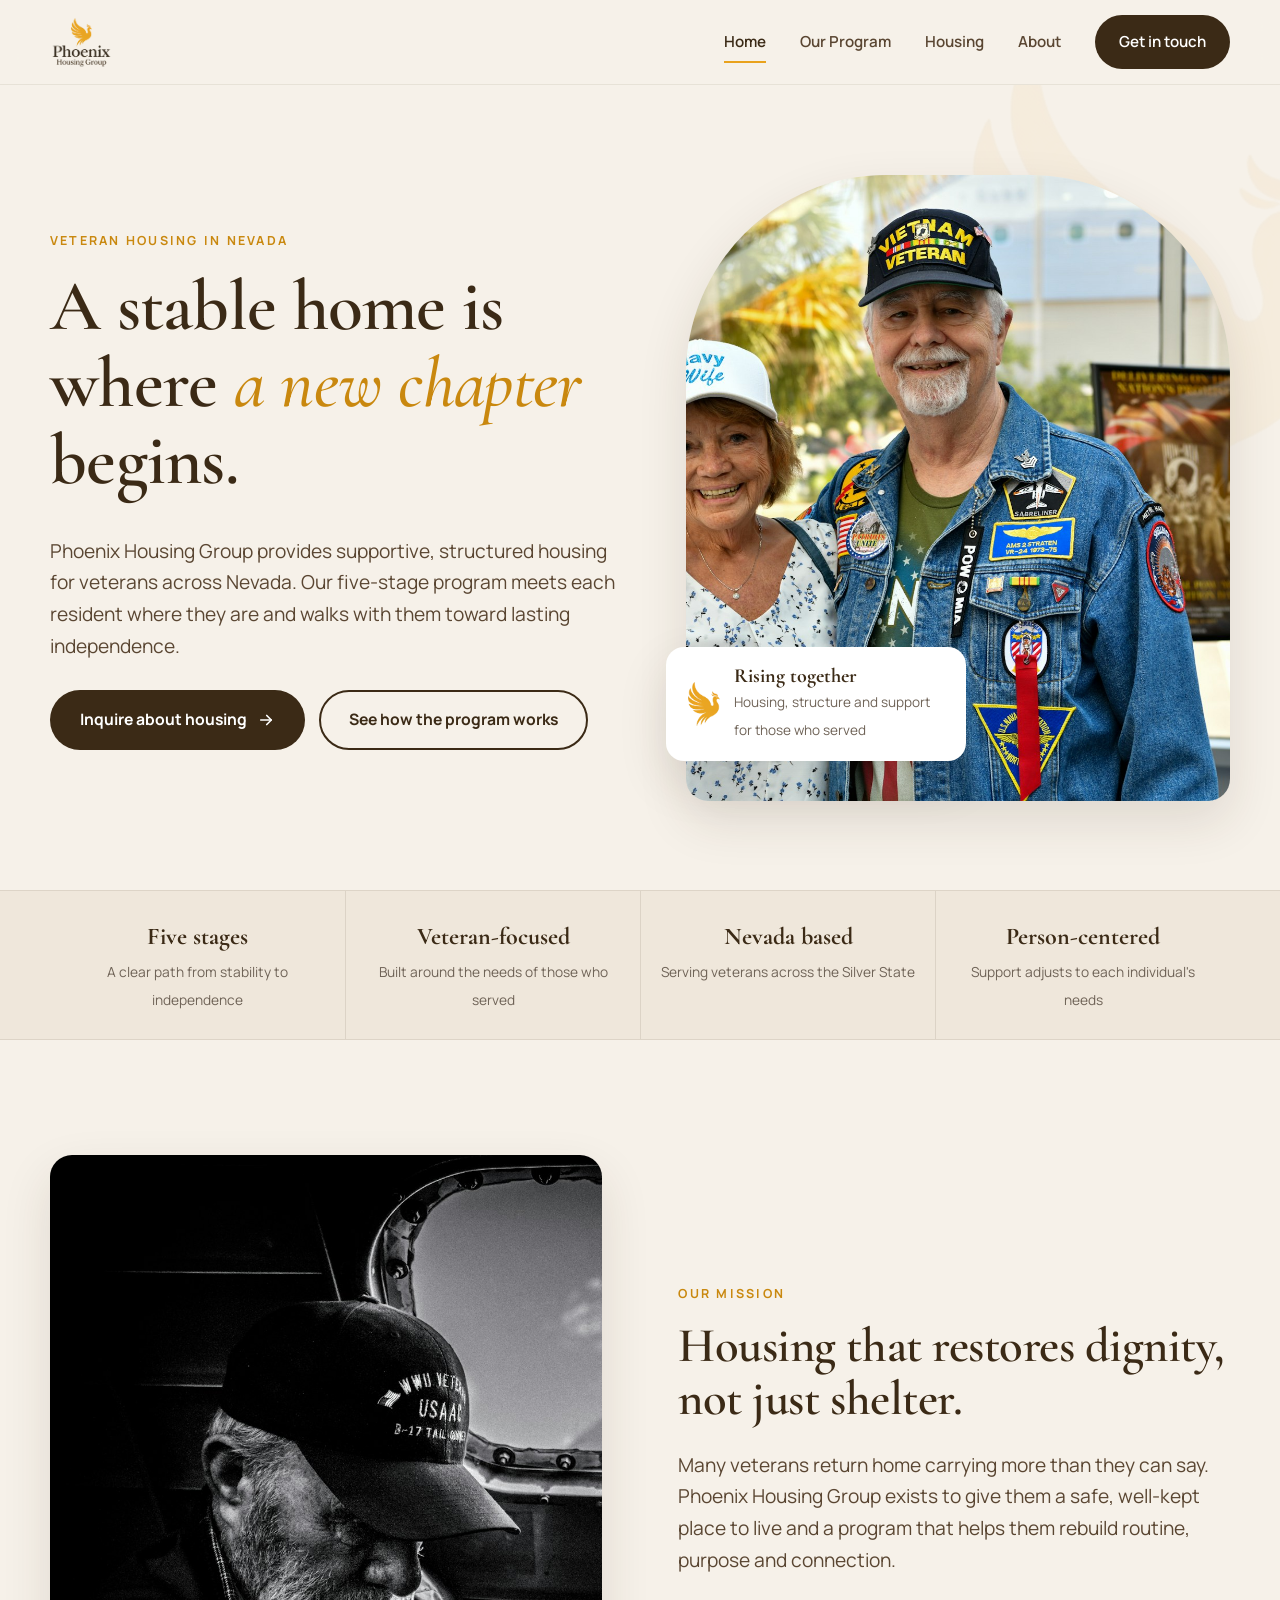
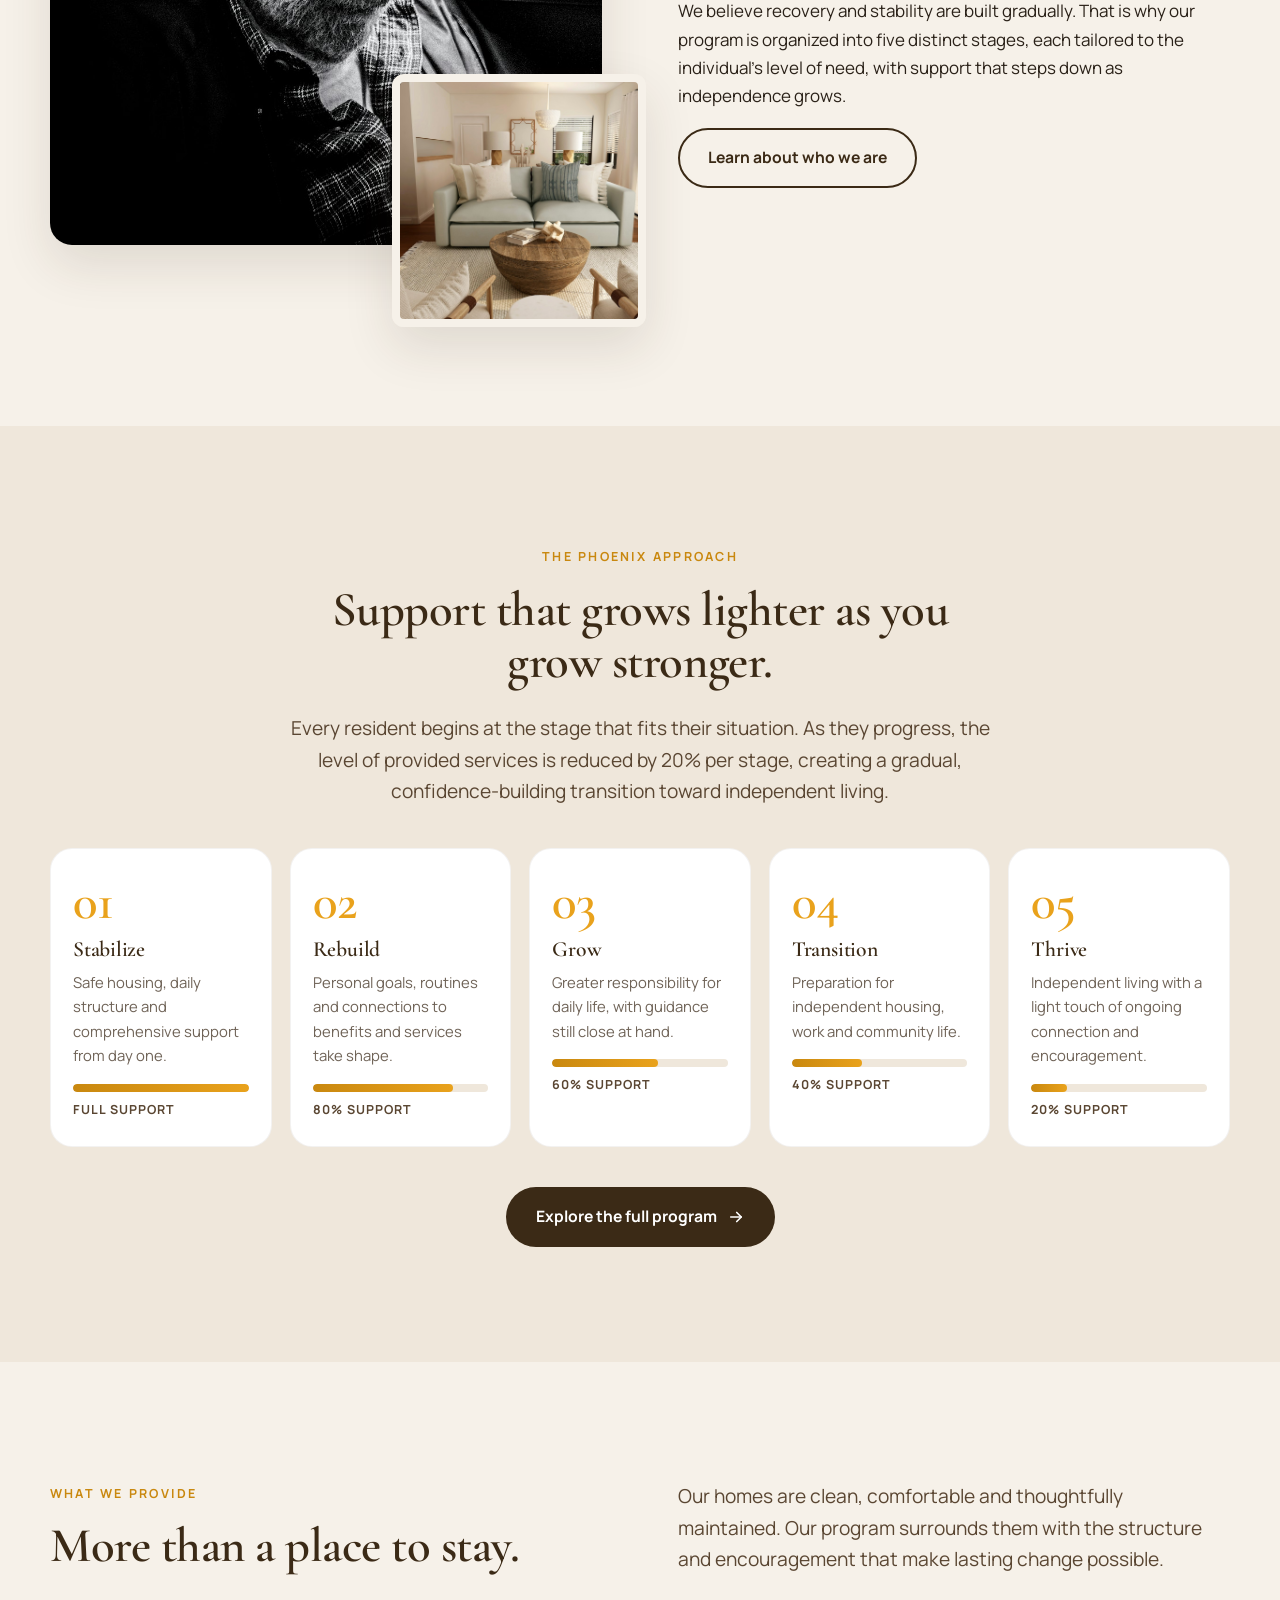
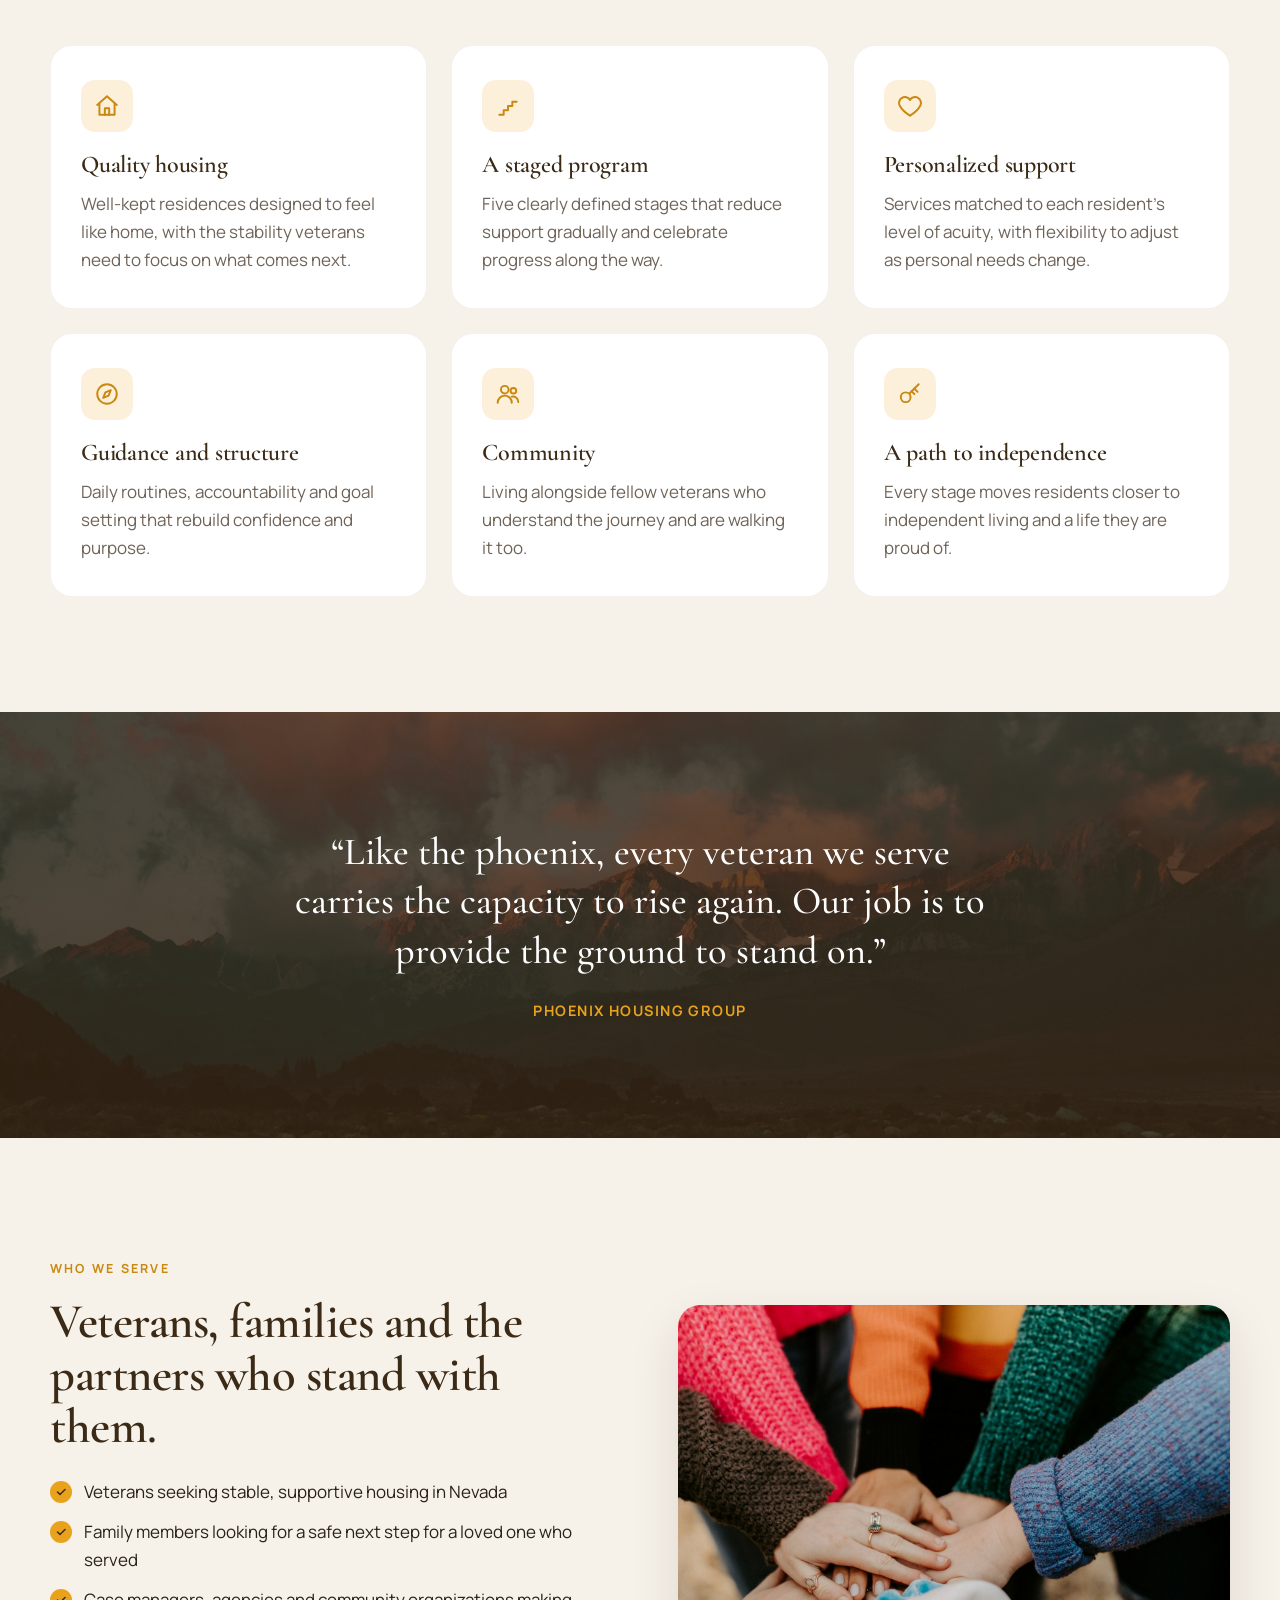
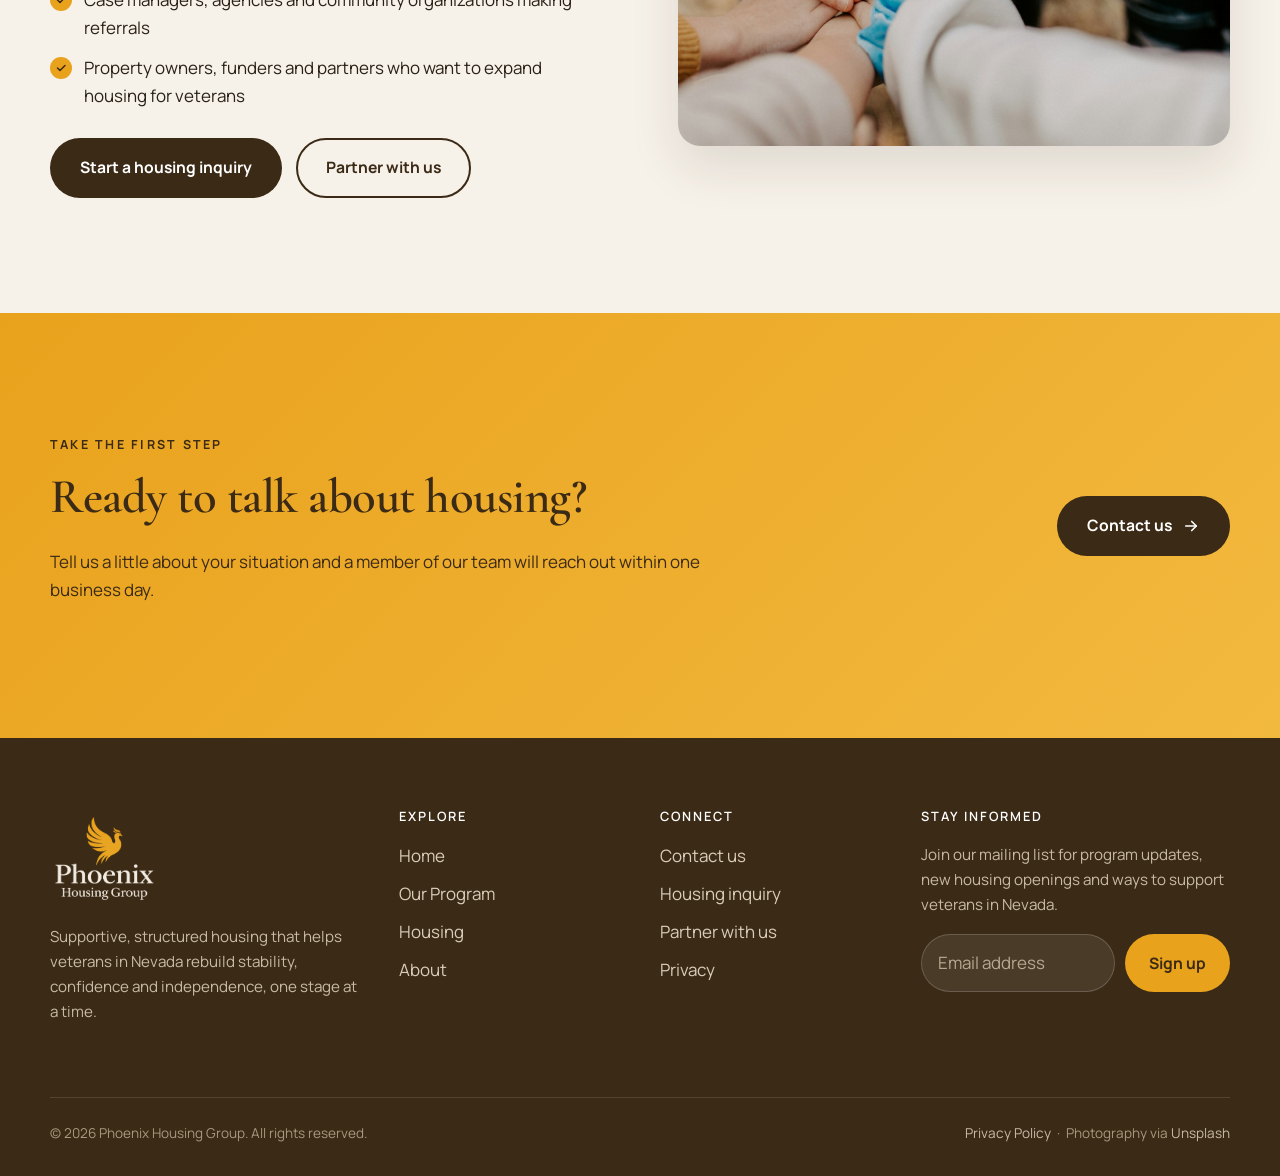
==== index.html @ 4b7506f6 "Add files via upload" ====
<!DOCTYPE html>
<html lang="en">
<head>
<meta charset="utf-8">
<meta name="viewport" content="width=device-width, initial-scale=1">
<title>Phoenix Housing Group | Supportive Housing for Veterans in Nevada</title>
<meta name="description" content="Phoenix Housing Group provides supportive, structured housing for veterans across Nevada through a five-stage program that builds toward lasting independence.">
<link rel="canonical" href="https://www.phoenixhousinggroup.com/">
<meta property="og:type" content="website">
<meta property="og:site_name" content="Phoenix Housing Group">
<meta property="og:title" content="Phoenix Housing Group | Supportive Housing for Veterans in Nevada">
<meta property="og:description" content="Phoenix Housing Group provides supportive, structured housing for veterans across Nevada through a five-stage program that builds toward lasting independence.">
<meta property="og:url" content="https://www.phoenixhousinggroup.com/">
<meta property="og:image" content="https://www.phoenixhousinggroup.com/assets/img/hero-veterans.jpg">
<meta name="twitter:card" content="summary_large_image">
<meta name="theme-color" content="#3b2a16">
<link rel="icon" type="image/png" href="/assets/img/favicon.png">
<link rel="apple-touch-icon" href="/assets/img/favicon.png">
<link rel="preconnect" href="https://fonts.googleapis.com">
<link rel="preconnect" href="https://fonts.gstatic.com" crossorigin>
<link href="https://fonts.googleapis.com/css2?family=Cormorant+Garamond:ital,wght@0,500;0,600;0,700;1,500&family=Manrope:wght@400;500;600;700;800&display=swap" rel="stylesheet">
<link rel="stylesheet" href="/assets/css/style.css">
<script type="application/ld+json">
{"@context":"https://schema.org","@type":"Organization","name":"Phoenix Housing Group","url":"https://www.phoenixhousinggroup.com","logo":"https://www.phoenixhousinggroup.com/assets/img/logo.png","description":"Supportive, structured housing for veterans in Nevada.","areaServed":{"@type":"State","name":"Nevada"}}
</script>
</head>
<body>
<header class="site-header">
  <div class="wrap">
    <a class="brand" href="/" aria-label="Phoenix Housing Group home"><img src="/assets/img/logo.png" alt="Phoenix Housing Group"></a>
    <button class="nav-toggle" aria-label="Open menu" aria-expanded="false" aria-controls="nav"><span></span><span></span><span></span></button>
    <nav class="nav" id="nav" aria-label="Primary">
      <a href="/" class="active">Home</a><a href="/program">Our Program</a><a href="/housing">Housing</a><a href="/about">About</a>
      <a class="btn btn-primary" href="/contact">Get in touch</a>
    </nav>
  </div>
</header>
<main>

<section class="hero">
  <img class="hero-mark" src="/assets/img/logo-mark.png" alt="" aria-hidden="true">
  <div class="wrap hero-grid">
    <div class="hero-copy">
      <span class="eyebrow">Veteran housing in Nevada</span>
      <h1>A stable home is where <span>a new chapter</span> begins.</h1>
      <p class="lead">Phoenix Housing Group provides supportive, structured housing for veterans across Nevada. Our five-stage program meets each resident where they are and walks with them toward lasting independence.</p>
      <div class="hero-actions">
        <a class="btn btn-primary" href="/housing#apply">Inquire about housing <svg viewBox="0 0 24 24" fill="none" stroke="currentColor" stroke-width="2.2" stroke-linecap="round" stroke-linejoin="round"><path d="M5 12h14"/><path d="M13 6l6 6-6 6"/></svg></a>
        <a class="btn btn-outline" href="/program">See how the program works</a>
      </div>
    </div>
    <div class="hero-media reveal">
      <img class="photo" src="/assets/img/hero-veterans.jpg" alt="A smiling veteran wearing a Vietnam Veteran cap" width="1200" height="1500">
      <div class="badge">
        <img src="/assets/img/logo-mark.png" alt="">
        <div><strong>Rising together</strong><small>Housing, structure and support for those who served</small></div>
      </div>
    </div>
  </div>
</section>

<section class="trust">
  <div class="wrap">
    <div class="item"><strong>Five stages</strong><span>A clear path from stability to independence</span></div>
    <div class="item"><strong>Veteran-focused</strong><span>Built around the needs of those who served</span></div>
    <div class="item"><strong>Nevada based</strong><span>Serving veterans across the Silver State</span></div>
    <div class="item"><strong>Person-centered</strong><span>Support adjusts to each individual's needs</span></div>
  </div>
</section>

<section class="section">
  <div class="wrap split">
    <div class="photo-stack reveal">
      <img class="photo tall" src="/assets/img/veteran-portrait.jpg" alt="A veteran in a cap looking upward" style="object-position:12% 55%" width="1200" height="1500">
      <img class="photo-2" src="/assets/img/living-room-1.jpg" alt="A bright, welcoming living room" width="800" height="800">
    </div>
    <div class="reveal">
      <span class="eyebrow">Our mission</span>
      <h2>Housing that restores dignity, not just shelter.</h2>
      <p class="lead">Many veterans return home carrying more than they can say. Phoenix Housing Group exists to give them a safe, well-kept place to live and a program that helps them rebuild routine, purpose and connection.</p>
      <p>We believe recovery and stability are built gradually. That is why our program is organized into five distinct stages, each tailored to the individual's level of need, with support that steps down as independence grows.</p>
      <a class="btn btn-outline" href="/about">Learn about who we are</a>
    </div>
  </div>
</section>

<section class="section sand">
  <div class="wrap">
    <div class="center narrow reveal">
      <span class="eyebrow">The Phoenix approach</span>
      <h2>Support that grows lighter as you grow stronger.</h2>
      <p class="lead">Every resident begins at the stage that fits their situation. As they progress, the level of provided services is reduced by 20% per stage, creating a gradual, confidence-building transition toward independent living.</p>
    </div>
    <div class="stages">
      <div class="stage reveal"><div class="num">01</div><h3>Stabilize</h3><p>Safe housing, daily structure and comprehensive support from day one.</p><div class="meter"><i style="width:100%"></i></div><small>Full support</small></div>
      <div class="stage reveal"><div class="num">02</div><h3>Rebuild</h3><p>Personal goals, routines and connections to benefits and services take shape.</p><div class="meter"><i style="width:80%"></i></div><small>80% support</small></div>
      <div class="stage reveal"><div class="num">03</div><h3>Grow</h3><p>Greater responsibility for daily life, with guidance still close at hand.</p><div class="meter"><i style="width:60%"></i></div><small>60% support</small></div>
      <div class="stage reveal"><div class="num">04</div><h3>Transition</h3><p>Preparation for independent housing, work and community life.</p><div class="meter"><i style="width:40%"></i></div><small>40% support</small></div>
      <div class="stage reveal"><div class="num">05</div><h3>Thrive</h3><p>Independent living with a light touch of ongoing connection and encouragement.</p><div class="meter"><i style="width:20%"></i></div><small>20% support</small></div>
    </div>
    <div class="center" style="margin-top:40px"><a class="btn btn-primary" href="/program">Explore the full program <svg viewBox="0 0 24 24" fill="none" stroke="currentColor" stroke-width="2.2" stroke-linecap="round" stroke-linejoin="round"><path d="M5 12h14"/><path d="M13 6l6 6-6 6"/></svg></a></div>
  </div>
</section>

<section class="section">
  <div class="wrap">
    <div class="split" style="align-items:end;margin-bottom:48px">
      <div class="reveal"><span class="eyebrow">What we provide</span><h2>More than a place to stay.</h2></div>
      <p class="lead reveal">Our homes are clean, comfortable and thoughtfully maintained. Our program surrounds them with the structure and encouragement that make lasting change possible.</p>
    </div>
    <div class="cards">
      <div class="card reveal"><div class="icon"><svg viewBox="0 0 24 24" fill="none" stroke-width="1.8" stroke-linecap="round" stroke-linejoin="round"><path d="M3 11l9-8 9 8"/><path d="M5 10v10h14V10"/><path d="M10 20v-6h4v6"/></svg></div><h3>Quality housing</h3><p>Well-kept residences designed to feel like home, with the stability veterans need to focus on what comes next.</p></div>
      <div class="card reveal"><div class="icon"><svg viewBox="0 0 24 24" fill="none" stroke-width="1.8" stroke-linecap="round" stroke-linejoin="round"><path d="M4 20h4v-4h4v-4h4V8h4"/></svg></div><h3>A staged program</h3><p>Five clearly defined stages that reduce support gradually and celebrate progress along the way.</p></div>
      <div class="card reveal"><div class="icon"><svg viewBox="0 0 24 24" fill="none" stroke-width="1.8" stroke-linecap="round" stroke-linejoin="round"><path d="M12 21s-7-4.6-9.3-9A5.2 5.2 0 0 1 12 6.4 5.2 5.2 0 0 1 21.3 12C19 16.4 12 21 12 21z"/></svg></div><h3>Personalized support</h3><p>Services matched to each resident's level of acuity, with flexibility to adjust as personal needs change.</p></div>
      <div class="card reveal"><div class="icon"><svg viewBox="0 0 24 24" fill="none" stroke-width="1.8" stroke-linecap="round" stroke-linejoin="round"><circle cx="12" cy="12" r="9"/><path d="M15.5 8.5l-2 5-5 2 2-5z"/></svg></div><h3>Guidance and structure</h3><p>Daily routines, accountability and goal setting that rebuild confidence and purpose.</p></div>
      <div class="card reveal"><div class="icon"><svg viewBox="0 0 24 24" fill="none" stroke-width="1.8" stroke-linecap="round" stroke-linejoin="round"><circle cx="9" cy="8" r="3.5"/><path d="M2.5 20a6.5 6.5 0 0 1 13 0"/><circle cx="17" cy="9" r="2.6"/><path d="M15.5 14.5a5 5 0 0 1 6 5"/></svg></div><h3>Community</h3><p>Living alongside fellow veterans who understand the journey and are walking it too.</p></div>
      <div class="card reveal"><div class="icon"><svg viewBox="0 0 24 24" fill="none" stroke-width="1.8" stroke-linecap="round" stroke-linejoin="round"><circle cx="8" cy="15" r="4.5"/><path d="M11.5 11.5L20 3"/><path d="M16 7l3 3"/><path d="M13.5 9.5l2.5 2.5"/></svg></div><h3>A path to independence</h3><p>Every stage moves residents closer to independent living and a life they are proud of.</p></div>
    </div>
  </div>
</section>

<section class="section dark quote">
  <img class="bg-photo" src="/assets/img/nevada-mountains.jpg" alt="">
  <div class="wrap narrow center">
    <blockquote>“Like the phoenix, every veteran we serve carries the capacity to rise again. Our job is to provide the ground to stand on.”</blockquote>
    <cite>Phoenix Housing Group</cite>
  </div>
</section>

<section class="section">
  <div class="wrap split reverse">
    <div class="reveal">
      <img class="photo" src="/assets/img/hands-together.jpg" alt="A group of people joining hands in support" width="1200" height="960">
    </div>
    <div class="reveal">
      <span class="eyebrow">Who we serve</span>
      <h2>Veterans, families and the partners who stand with them.</h2>
      <ul class="check-list">
        <li>Veterans seeking stable, supportive housing in Nevada</li>
        <li>Family members looking for a safe next step for a loved one who served</li>
        <li>Case managers, agencies and community organizations making referrals</li>
        <li>Property owners, funders and partners who want to expand housing for veterans</li>
      </ul>
      <div class="hero-actions">
        <a class="btn btn-primary" href="/housing#apply">Start a housing inquiry</a>
        <a class="btn btn-outline" href="/contact#partners">Partner with us</a>
      </div>
    </div>
  </div>
</section>

<section class="section cta-band">
  <div class="wrap">
    <div><span class="eyebrow" style="color:var(--brown)">Take the first step</span><h2>Ready to talk about housing?</h2><p>Tell us a little about your situation and a member of our team will reach out within one business day.</p></div>
    <div class="actions"><a class="btn btn-primary" href="/contact">Contact us <svg viewBox="0 0 24 24" fill="none" stroke="currentColor" stroke-width="2.2" stroke-linecap="round" stroke-linejoin="round"><path d="M5 12h14"/><path d="M13 6l6 6-6 6"/></svg></a></div>
  </div>
</section>
</main>
<footer class="site-footer">
  <div class="wrap">
    <div class="footer-grid">
      <div>
        <img class="logo" src="/assets/img/logo-light.png" alt="Phoenix Housing Group">
        <p>Supportive, structured housing that helps veterans in Nevada rebuild stability, confidence and independence, one stage at a time.</p>
      </div>
      <div>
        <h4>Explore</h4>
        <ul>
          <li><a href="/">Home</a></li>
          <li><a href="/program">Our Program</a></li>
          <li><a href="/housing">Housing</a></li>
          <li><a href="/about">About</a></li>
        </ul>
      </div>
      <div>
        <h4>Connect</h4>
        <ul>
          <li><a href="/contact">Contact us</a></li>
          <li><a href="/housing#apply">Housing inquiry</a></li>
          <li><a href="/contact#partners">Partner with us</a></li>
          <li><a href="/privacy">Privacy</a></li>
        </ul>
      </div>
      <div>
        <h4>Stay informed</h4>
        <p>Join our mailing list for program updates, new housing openings and ways to support veterans in Nevada.</p>
        <form class="newsletter" action="https://formsubmit.co/admin@phoenixhousinggroup.com" method="POST" data-phg-form>
          <input type="hidden" name="_subject" value="Newsletter signup (phoenixhousinggroup.com)">
          <input type="hidden" name="_next" value="https://www.phoenixhousinggroup.com/thank-you">
          <input type="hidden" name="_template" value="table">
          <input type="hidden" name="_captcha" value="false">
          <input type="hidden" name="form_type" value="Newsletter">
          <input type="text" name="_honey" class="honey" tabindex="-1" autocomplete="off">
          <label class="honey" for="nl-email">Email</label>
          <input id="nl-email" type="email" name="email" placeholder="Email address" required>
          <button class="btn btn-gold" type="submit">Sign up</button>
        </form>
      </div>
    </div>
    <div class="footer-bottom">
      <span>&copy; <span data-year>2026</span> Phoenix Housing Group. All rights reserved.</span>
      <span><a href="/privacy">Privacy Policy</a> &nbsp;·&nbsp; Photography via <a href="https://unsplash.com" rel="noopener" target="_blank">Unsplash</a></span>
    </div>
  </div>
</footer>
<script src="/assets/js/main.js"></script>
</body>
</html>
---- assets/css/style.css ----
/* Phoenix Housing Group — site styles */
:root {
  --cream: #f6f1e9;
  --cream-2: #efe7db;
  --sand: #e3d6c2;
  --gold: #e9a21c;
  --gold-deep: #c9880f;
  --brown: #3b2a16;
  --brown-2: #5a4632;
  --ink: #2a2118;
  --muted: #6f6357;
  --white: #ffffff;
  --radius: 22px;
  --radius-sm: 12px;
  --shadow: 0 20px 50px rgba(59, 42, 22, 0.12);
  --font-serif: "Cormorant Garamond", "Georgia", serif;
  --font-sans: "Manrope", "Helvetica Neue", Arial, sans-serif;
  --max: 1180px;
}

* { box-sizing: border-box; }
html { scroll-behavior: smooth; -webkit-text-size-adjust: 100%; }
body {
  margin: 0;
  font-family: var(--font-sans);
  font-size: 17px;
  line-height: 1.65;
  color: var(--ink);
  background: var(--cream);
}
img { max-width: 100%; display: block; }
a { color: inherit; }
h1, h2, h3, h4 {
  font-family: var(--font-serif);
  font-weight: 600;
  line-height: 1.08;
  margin: 0 0 0.5em;
  color: var(--brown);
  letter-spacing: -0.01em;
}
h1 { font-size: clamp(2.6rem, 5.6vw, 4.6rem); }
h2 { font-size: clamp(2rem, 3.8vw, 3.1rem); }
h3 { font-size: clamp(1.4rem, 2.2vw, 1.85rem); }
p { margin: 0 0 1.1em; }
.lead { font-size: 1.2rem; color: var(--brown-2); }
.eyebrow {
  display: inline-block;
  font-size: 0.78rem;
  letter-spacing: 0.18em;
  text-transform: uppercase;
  font-weight: 700;
  color: var(--gold-deep);
  margin-bottom: 1rem;
}
.wrap { width: min(var(--max), calc(100% - 48px)); margin: 0 auto; }
.section { padding: clamp(64px, 9vw, 120px) 0; }
.section.tight { padding: clamp(40px, 6vw, 72px) 0; }
.section.sand { background: var(--cream-2); }
.section.dark { background: var(--brown); color: #efe6d8; }
.section.dark h2, .section.dark h3 { color: var(--white); }
.section.dark .eyebrow { color: var(--gold); }
.section.dark p { color: #e3d8c7; }
.center { text-align: center; }
.narrow { max-width: 720px; margin-left: auto; margin-right: auto; }

/* Buttons */
.btn {
  display: inline-flex; align-items: center; gap: 10px;
  padding: 15px 28px; border-radius: 999px;
  font-weight: 700; font-size: 0.98rem; text-decoration: none;
  border: 2px solid transparent; cursor: pointer;
  transition: transform .18s ease, background .18s ease, color .18s ease, border-color .18s ease;
  font-family: var(--font-sans);
}
.btn:hover { transform: translateY(-2px); }
.btn-primary { background: var(--brown); color: var(--white); }
.btn-primary:hover { background: var(--ink); }
.btn-gold { background: var(--gold); color: var(--brown); }
.btn-gold:hover { background: var(--gold-deep); }
.btn-outline { border-color: var(--brown); color: var(--brown); background: transparent; }
.btn-outline:hover { background: var(--brown); color: var(--white); }
.section.dark .btn-outline { border-color: #efe6d8; color: #efe6d8; }
.section.dark .btn-outline:hover { background: #efe6d8; color: var(--brown); }
.btn svg { width: 18px; height: 18px; }

/* Header */
.site-header {
  position: sticky; top: 0; z-index: 50;
  background: rgba(246, 241, 233, 0.86);
  backdrop-filter: blur(14px); -webkit-backdrop-filter: blur(14px);
  border-bottom: 1px solid rgba(59, 42, 22, 0.08);
}
.site-header .wrap { display: flex; align-items: center; justify-content: space-between; height: 84px; }
.brand { display: flex; align-items: center; gap: 12px; text-decoration: none; }
.brand img { height: 56px; width: auto; }
.nav { display: flex; align-items: center; gap: 34px; }
.nav a { text-decoration: none; font-weight: 600; font-size: 0.95rem; color: var(--brown-2); position: relative; }
.nav a::after { content: ""; position: absolute; left: 0; right: 0; bottom: -8px; height: 2px; background: var(--gold); transform: scaleX(0); transform-origin: left; transition: transform .2s; }
.nav a:hover::after, .nav a.active::after { transform: scaleX(1); }
.nav a.active { color: var(--brown); }
.nav .btn { padding: 12px 22px; }
.nav a.btn-primary { color: var(--white); }
.nav a.btn-primary:hover { color: var(--white); }
.nav .btn::after { display: none; }
.nav-toggle { display: none; background: none; border: 0; cursor: pointer; padding: 8px; }
.nav-toggle span { display: block; width: 26px; height: 2px; background: var(--brown); margin: 6px 0; transition: .2s; }

/* Hero */
.hero { position: relative; overflow: hidden; }
.hero-grid { display: grid; grid-template-columns: 1.05fr 1fr; gap: clamp(32px, 5vw, 72px); align-items: center; padding: clamp(48px, 7vw, 96px) 0; }
.hero-copy h1 span { color: var(--gold-deep); font-style: italic; font-weight: 500; }
.hero-actions { display: flex; flex-wrap: wrap; gap: 14px; margin-top: 28px; }
.hero-media { position: relative; }
.hero-media .photo {
  border-radius: 200px 200px var(--radius) var(--radius);
  aspect-ratio: 4 / 4.6; object-fit: cover; object-position: 62% 40%; width: 100%; height: auto;
  box-shadow: var(--shadow);
}
.hero-media .badge {
  position: absolute; left: -20px; bottom: 40px;
  background: var(--white); border-radius: 18px; padding: 18px 22px;
  box-shadow: var(--shadow); display: flex; gap: 14px; align-items: center; max-width: 300px;
}
.hero-media .badge img { width: 44px; height: 44px; object-fit: contain; }
.hero-media .badge strong { display: block; font-family: var(--font-serif); font-size: 1.25rem; color: var(--brown); line-height: 1.1; }
.hero-media .badge small { color: var(--muted); font-size: 0.85rem; }
.hero-mark { position: absolute; right: -60px; top: -40px; width: 380px; opacity: 0.06; pointer-events: none; }

/* Trust strip */
.trust { border-top: 1px solid rgba(59,42,22,.1); border-bottom: 1px solid rgba(59,42,22,.1); background: var(--cream-2); }
.trust .wrap { display: grid; grid-template-columns: repeat(4, 1fr); }
.trust .item { padding: 26px 20px; text-align: center; }
.trust .item + .item { border-left: 1px solid rgba(59,42,22,.1); }
.trust strong { display: block; font-family: var(--font-serif); font-size: 1.5rem; color: var(--brown); }
.trust span { font-size: 0.86rem; color: var(--muted); }

/* Split blocks */
.split { display: grid; grid-template-columns: 1fr 1fr; gap: clamp(32px, 6vw, 88px); align-items: center; }
.split.reverse > :first-child { order: 2; }
.split .photo { border-radius: var(--radius); width: 100%; height: auto; aspect-ratio: 5 / 4; object-fit: cover; box-shadow: var(--shadow); }
.split .photo.tall { aspect-ratio: 4 / 5; }
.photo-stack { position: relative; margin-bottom: 12%; }
.photo-stack .photo-2 {
  position: absolute; width: 46%; right: -8%; bottom: -12%;
  border-radius: var(--radius-sm); border: 8px solid var(--cream); box-shadow: var(--shadow);
  aspect-ratio: 1; height: auto; object-fit: cover;
}
.section.sand .photo-stack .photo-2 { border-color: var(--cream-2); }
.check-list { list-style: none; padding: 0; margin: 20px 0 0; display: grid; gap: 12px; }
.check-list li { display: flex; gap: 12px; align-items: flex-start; }
.check-list li::before {
  content: ""; flex: 0 0 22px; height: 22px; border-radius: 50%; margin-top: 3px;
  background: var(--gold) url("data:image/svg+xml,%3Csvg xmlns='http://www.w3.org/2000/svg' viewBox='0 0 24 24' fill='none' stroke='%233b2a16' stroke-width='3' stroke-linecap='round' stroke-linejoin='round'%3E%3Cpath d='M5 12l5 5L20 7'/%3E%3C/svg%3E") center/12px no-repeat;
}

/* Cards */
.cards { display: grid; grid-template-columns: repeat(3, 1fr); gap: 24px; }
.card {
  background: var(--white); border-radius: var(--radius); padding: 34px 30px;
  border: 1px solid rgba(59,42,22,.06); transition: transform .2s, box-shadow .2s;
}
.card:hover { transform: translateY(-4px); box-shadow: var(--shadow); }
.card .icon { width: 52px; height: 52px; border-radius: 14px; background: rgba(233,162,28,.16); display: grid; place-items: center; margin-bottom: 20px; }
.card .icon svg { width: 26px; height: 26px; stroke: var(--gold-deep); }
.card h3 { font-size: 1.5rem; }
.card p { color: var(--muted); margin: 0; }
.card.photo-card { padding: 0; overflow: hidden; }
.card.photo-card img { aspect-ratio: 4/3; height: auto; object-fit: cover; width: 100%; }
.card.photo-card .body { padding: 26px 28px 30px; }

/* Stages */
.stages { display: grid; grid-template-columns: repeat(5, 1fr); gap: 18px; margin-top: 40px; }
.stage {
  background: var(--white); border-radius: var(--radius); padding: 28px 22px 26px;
  border: 1px solid rgba(59,42,22,.06); position: relative; overflow: hidden;
}
.stage .num { font-family: var(--font-serif); font-size: 3.2rem; line-height: 1; color: var(--gold); font-weight: 600; }
.stage h3 { font-size: 1.35rem; margin: 10px 0 8px; }
.stage p { font-size: 0.93rem; color: var(--muted); margin: 0 0 16px; }
.stage .meter { height: 8px; border-radius: 99px; background: var(--cream-2); overflow: hidden; }
.stage .meter i { display: block; height: 100%; background: linear-gradient(90deg, var(--gold-deep), var(--gold)); border-radius: 99px; }
.stage small { display: block; margin-top: 8px; font-size: 0.78rem; letter-spacing: .08em; text-transform: uppercase; color: var(--brown-2); font-weight: 700; }

/* Steps / timeline */
.timeline { counter-reset: step; display: grid; gap: 0; margin-top: 30px; }
.step { display: grid; grid-template-columns: 90px 1fr; gap: 24px; padding: 30px 0; border-top: 1px solid rgba(59,42,22,.12); }
.step:last-child { border-bottom: 1px solid rgba(59,42,22,.12); }
.step .n { font-family: var(--font-serif); font-size: 2.6rem; color: var(--gold-deep); line-height: 1; }
.step h3 { margin-bottom: 6px; }
.step p { margin: 0; color: var(--muted); }

/* Quote */
.quote { position: relative; }
.quote blockquote { margin: 0; font-family: var(--font-serif); font-size: clamp(1.6rem, 3vw, 2.4rem); line-height: 1.3; color: var(--white); font-weight: 500; }
.quote cite { display: block; margin-top: 22px; font-style: normal; font-family: var(--font-sans); font-size: 0.9rem; letter-spacing: .1em; text-transform: uppercase; color: var(--gold); font-weight: 700; }
.bg-photo { position: absolute; inset: 0; object-fit: cover; width: 100%; height: 100%; opacity: .22; }
.section.dark.quote .wrap { position: relative; }

/* CTA band */
.cta-band { background: linear-gradient(135deg, var(--gold) 0%, #f2b93f 100%); color: var(--brown); }
.cta-band h2 { color: var(--brown); }
.cta-band .wrap { display: grid; grid-template-columns: 1.4fr 1fr; gap: 40px; align-items: center; }
.cta-band .actions { display: flex; gap: 14px; flex-wrap: wrap; justify-content: flex-end; }

/* Forms */
.form-card { background: var(--white); border-radius: var(--radius); padding: clamp(28px, 4vw, 48px); box-shadow: var(--shadow); border: 1px solid rgba(59,42,22,.06); }
.form-grid { display: grid; grid-template-columns: 1fr 1fr; gap: 18px; }
.form-grid .full { grid-column: 1 / -1; }
label { display: block; font-weight: 700; font-size: 0.88rem; color: var(--brown); margin-bottom: 7px; }
label .req { color: var(--gold-deep); }
input[type=text], input[type=email], input[type=tel], select, textarea {
  width: 100%; padding: 14px 16px; border-radius: 12px; border: 1.5px solid rgba(59,42,22,.16);
  background: var(--cream); font: inherit; color: var(--ink); transition: border-color .15s, box-shadow .15s;
}
input:focus, select:focus, textarea:focus { outline: none; border-color: var(--gold); box-shadow: 0 0 0 4px rgba(233,162,28,.18); background: var(--white); }
textarea { min-height: 150px; resize: vertical; }
.checkbox { display: flex; gap: 10px; align-items: flex-start; font-weight: 500; font-size: 0.92rem; color: var(--brown-2); }
.checkbox input { margin-top: 5px; accent-color: var(--gold-deep); }
.form-note { font-size: 0.85rem; color: var(--muted); margin-top: 14px; }
.honey { position: absolute; left: -9999px; opacity: 0; height: 0; width: 0; }

/* Footer */
.site-footer { background: var(--brown); color: #d9cdb9; padding: 72px 0 32px; }
.footer-grid { display: grid; grid-template-columns: 1.4fr 1fr 1fr 1.4fr; gap: 40px; }
.site-footer h4 { color: var(--white); font-family: var(--font-sans); font-size: 0.8rem; letter-spacing: .16em; text-transform: uppercase; margin-bottom: 18px; }
.site-footer ul { list-style: none; margin: 0; padding: 0; display: grid; gap: 10px; }
.site-footer a { color: #d9cdb9; text-decoration: none; }
.site-footer a:hover { color: var(--gold); }
.site-footer .logo { height: 96px; width: auto; margin-bottom: 18px; }
.site-footer p { font-size: 0.95rem; color: #c8bba6; }
.newsletter { display: flex; gap: 10px; }
.newsletter input { border-radius: 999px; background: rgba(255,255,255,.08); border-color: rgba(255,255,255,.18); color: var(--white); }
.newsletter input::placeholder { color: #b7a891; }
.newsletter .btn { padding: 12px 22px; white-space: nowrap; }
.footer-bottom { margin-top: 56px; padding-top: 24px; border-top: 1px solid rgba(255,255,255,.12); display: flex; justify-content: space-between; flex-wrap: wrap; gap: 12px; font-size: 0.85rem; color: #a8987f; }
.footer-bottom a { color: #c8bba6; }

/* Page hero (inner pages) */
.page-hero { position: relative; overflow: hidden; color: var(--white); }
.page-hero img { position: absolute; inset: 0; width: 100%; height: 100%; object-fit: cover; }
.page-hero::after { content: ""; position: absolute; inset: 0; background: linear-gradient(180deg, rgba(42,33,24,.35), rgba(42,33,24,.78)); }
.page-hero .wrap { position: relative; z-index: 1; padding: clamp(90px, 14vw, 170px) 0 clamp(60px, 8vw, 100px); max-width: 820px; }
.page-hero h1 { color: var(--white); }
.page-hero .eyebrow { color: var(--gold); }
.page-hero p { font-size: 1.15rem; color: #efe6d8; max-width: 640px; }

/* Values / stats */
.stats { display: grid; grid-template-columns: repeat(3, 1fr); gap: 24px; }
.stat { background: var(--white); border-radius: var(--radius); padding: 30px; text-align: center; border: 1px solid rgba(59,42,22,.06); }
.stat strong { display: block; font-family: var(--font-serif); font-size: 2.6rem; color: var(--gold-deep); line-height: 1; margin-bottom: 8px; }
.stat span { color: var(--muted); font-size: 0.95rem; }

/* FAQ */
.faq details { border-top: 1px solid rgba(59,42,22,.12); padding: 22px 0; }
.faq details:last-child { border-bottom: 1px solid rgba(59,42,22,.12); }
.faq summary { cursor: pointer; font-family: var(--font-serif); font-size: 1.4rem; font-weight: 600; color: var(--brown); list-style: none; display: flex; justify-content: space-between; align-items: center; gap: 20px; }
.faq summary::-webkit-details-marker { display: none; }
.faq summary::after { content: "+"; font-size: 1.8rem; color: var(--gold-deep); font-weight: 400; transition: transform .2s; }
.faq details[open] summary::after { transform: rotate(45deg); }
.faq details p { margin: 14px 0 0; color: var(--muted); max-width: 760px; }

/* Thank you */
.thanks { min-height: 70vh; display: grid; place-items: center; text-align: center; padding: 80px 0; }
.thanks img { width: 110px; margin: 0 auto 24px; }

/* Prose (privacy) */
.prose { max-width: 780px; }
.prose h2 { font-size: 1.7rem; margin-top: 2em; }
.prose p, .prose li { color: var(--brown-2); }

/* Reveal animations */
.reveal { opacity: 0; transform: translateY(22px); transition: opacity .7s ease, transform .7s ease; }
.reveal.in { opacity: 1; transform: none; }
@media (prefers-reduced-motion: reduce) { .reveal { opacity: 1; transform: none; transition: none; } }

/* Responsive */
@media (max-width: 1024px) {
  .cards, .stats { grid-template-columns: repeat(2, 1fr); }
  .stages { grid-template-columns: repeat(3, 1fr); }
  .footer-grid { grid-template-columns: 1fr 1fr; }
  .trust .wrap { grid-template-columns: repeat(2, 1fr); }
  .trust .item:nth-child(3) { border-left: 0; }
  .trust .item:nth-child(n+3) { border-top: 1px solid rgba(59,42,22,.1); }
}
@media (max-width: 820px) {
  body { font-size: 16px; }
  .site-header .wrap { height: 72px; }
  .brand img { height: 46px; }
  .nav-toggle { display: block; }
  .nav {
    position: fixed; inset: 72px 0 auto 0; background: var(--cream); flex-direction: column; align-items: stretch; gap: 0;
    padding: 12px 24px 24px; border-bottom: 1px solid rgba(59,42,22,.1); transform: translateY(-120%); transition: transform .25s ease; box-shadow: var(--shadow);
  }
  .nav.open { transform: none; }
  .nav a { padding: 14px 0; border-bottom: 1px solid rgba(59,42,22,.08); font-size: 1.05rem; }
  .nav a::after { display: none; }
  .nav .btn { margin-top: 16px; justify-content: center; }
  .hero-grid, .split, .split.reverse { grid-template-columns: 1fr; }
  .split.reverse > :first-child { order: 0; }
  .hero-media .badge { left: 12px; bottom: 16px; }
  .hero-media .photo { aspect-ratio: 4 / 4.4; }
  .cards, .stats, .stages { grid-template-columns: 1fr; }
  .cta-band .wrap { grid-template-columns: 1fr; }
  .cta-band .actions { justify-content: flex-start; }
  .form-grid { grid-template-columns: 1fr; }
  .footer-grid { grid-template-columns: 1fr; }
  .step { grid-template-columns: 60px 1fr; gap: 16px; }
  .photo-stack .photo-2 { right: 0; bottom: -8%; }
  .newsletter { flex-direction: column; }
}
@media (max-width: 480px) {
  .wrap { width: calc(100% - 36px); }
  .trust .wrap { grid-template-columns: 1fr; }
  .trust .item { border-left: 0 !important; }
  .trust .item + .item { border-top: 1px solid rgba(59,42,22,.1); }
}
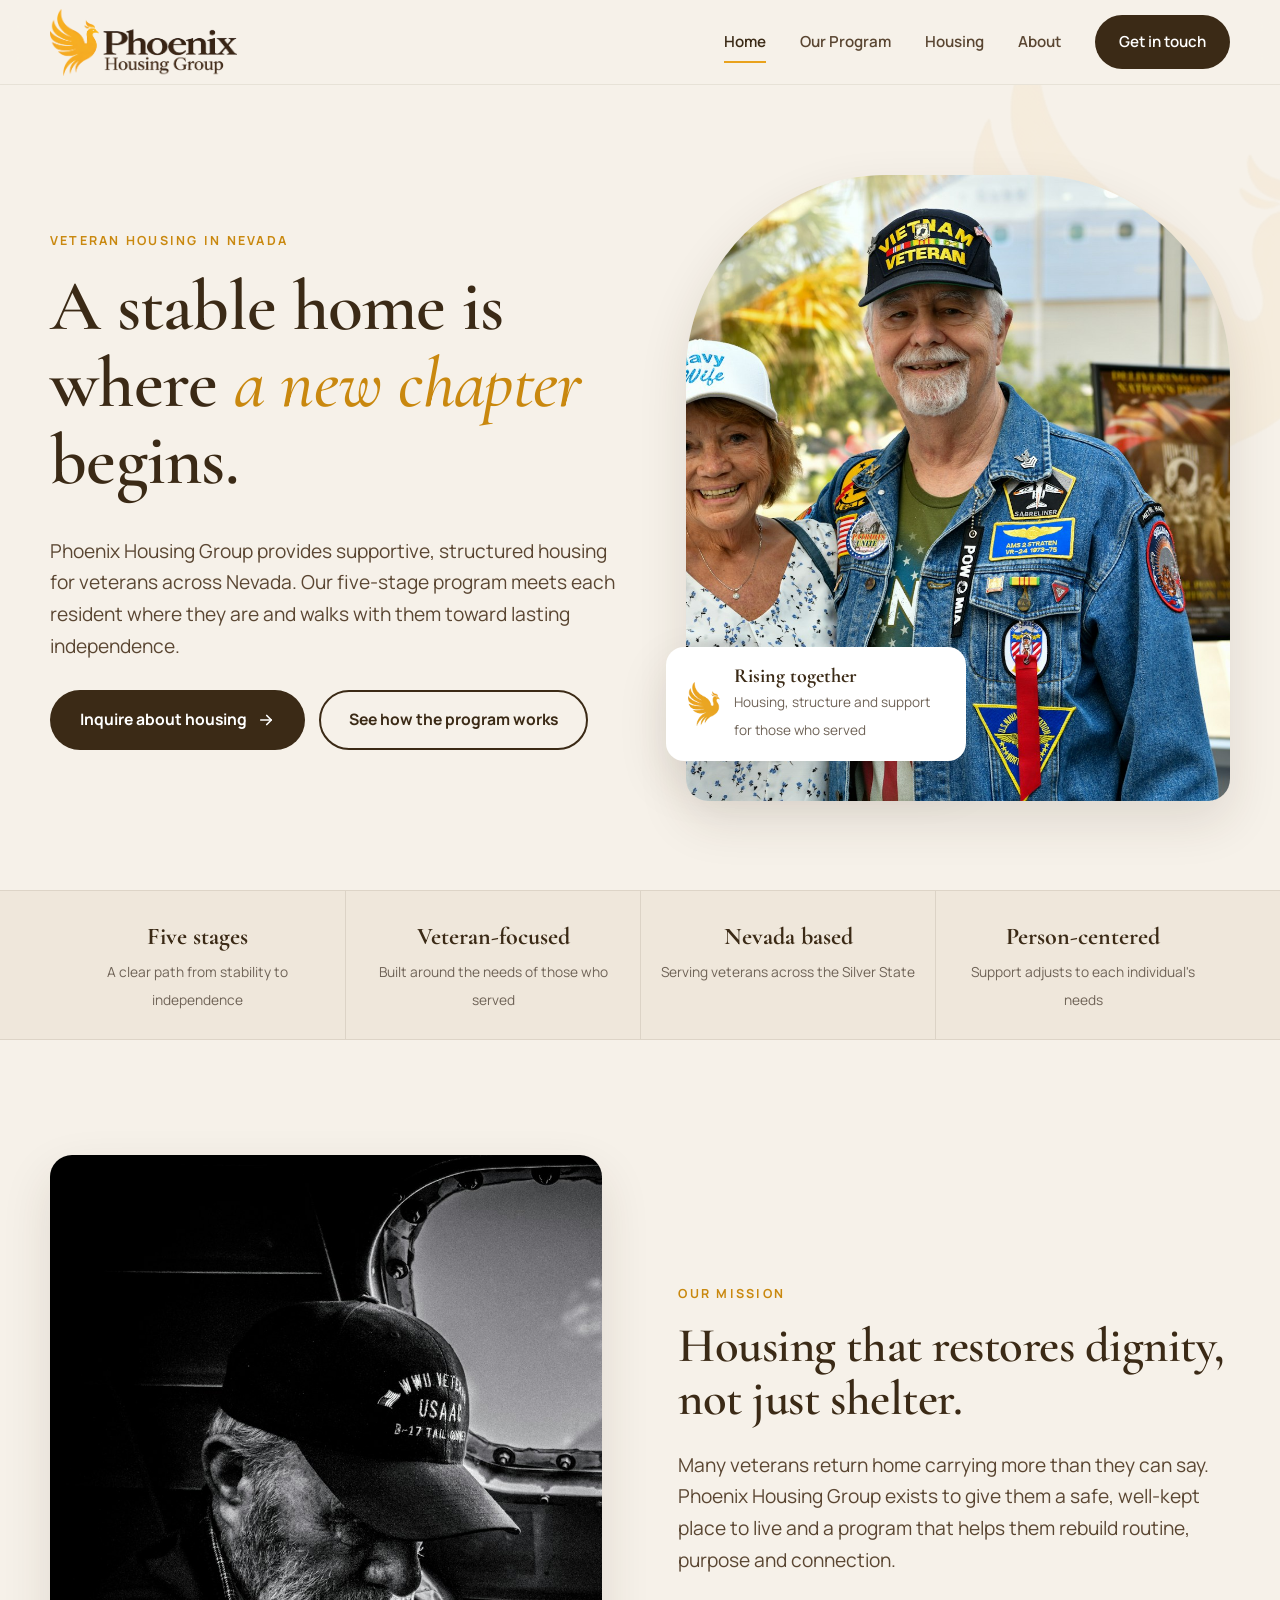
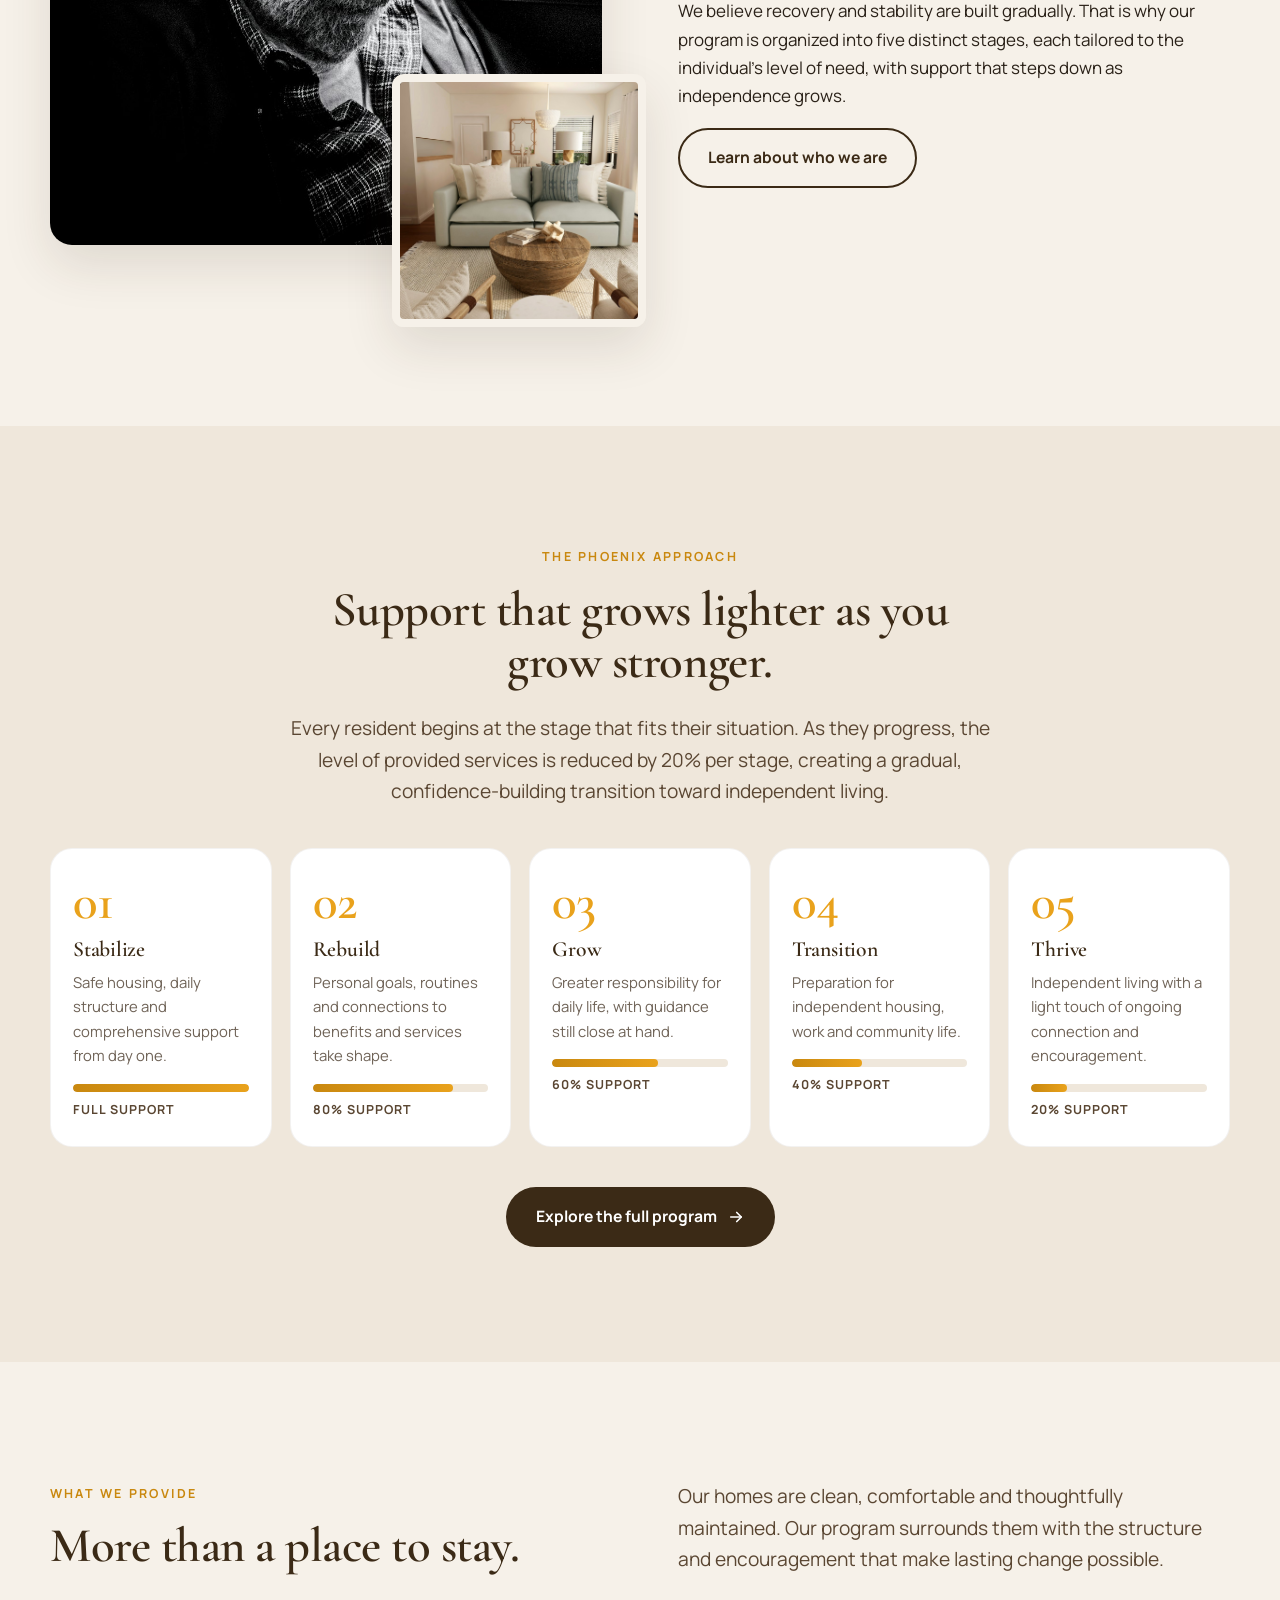
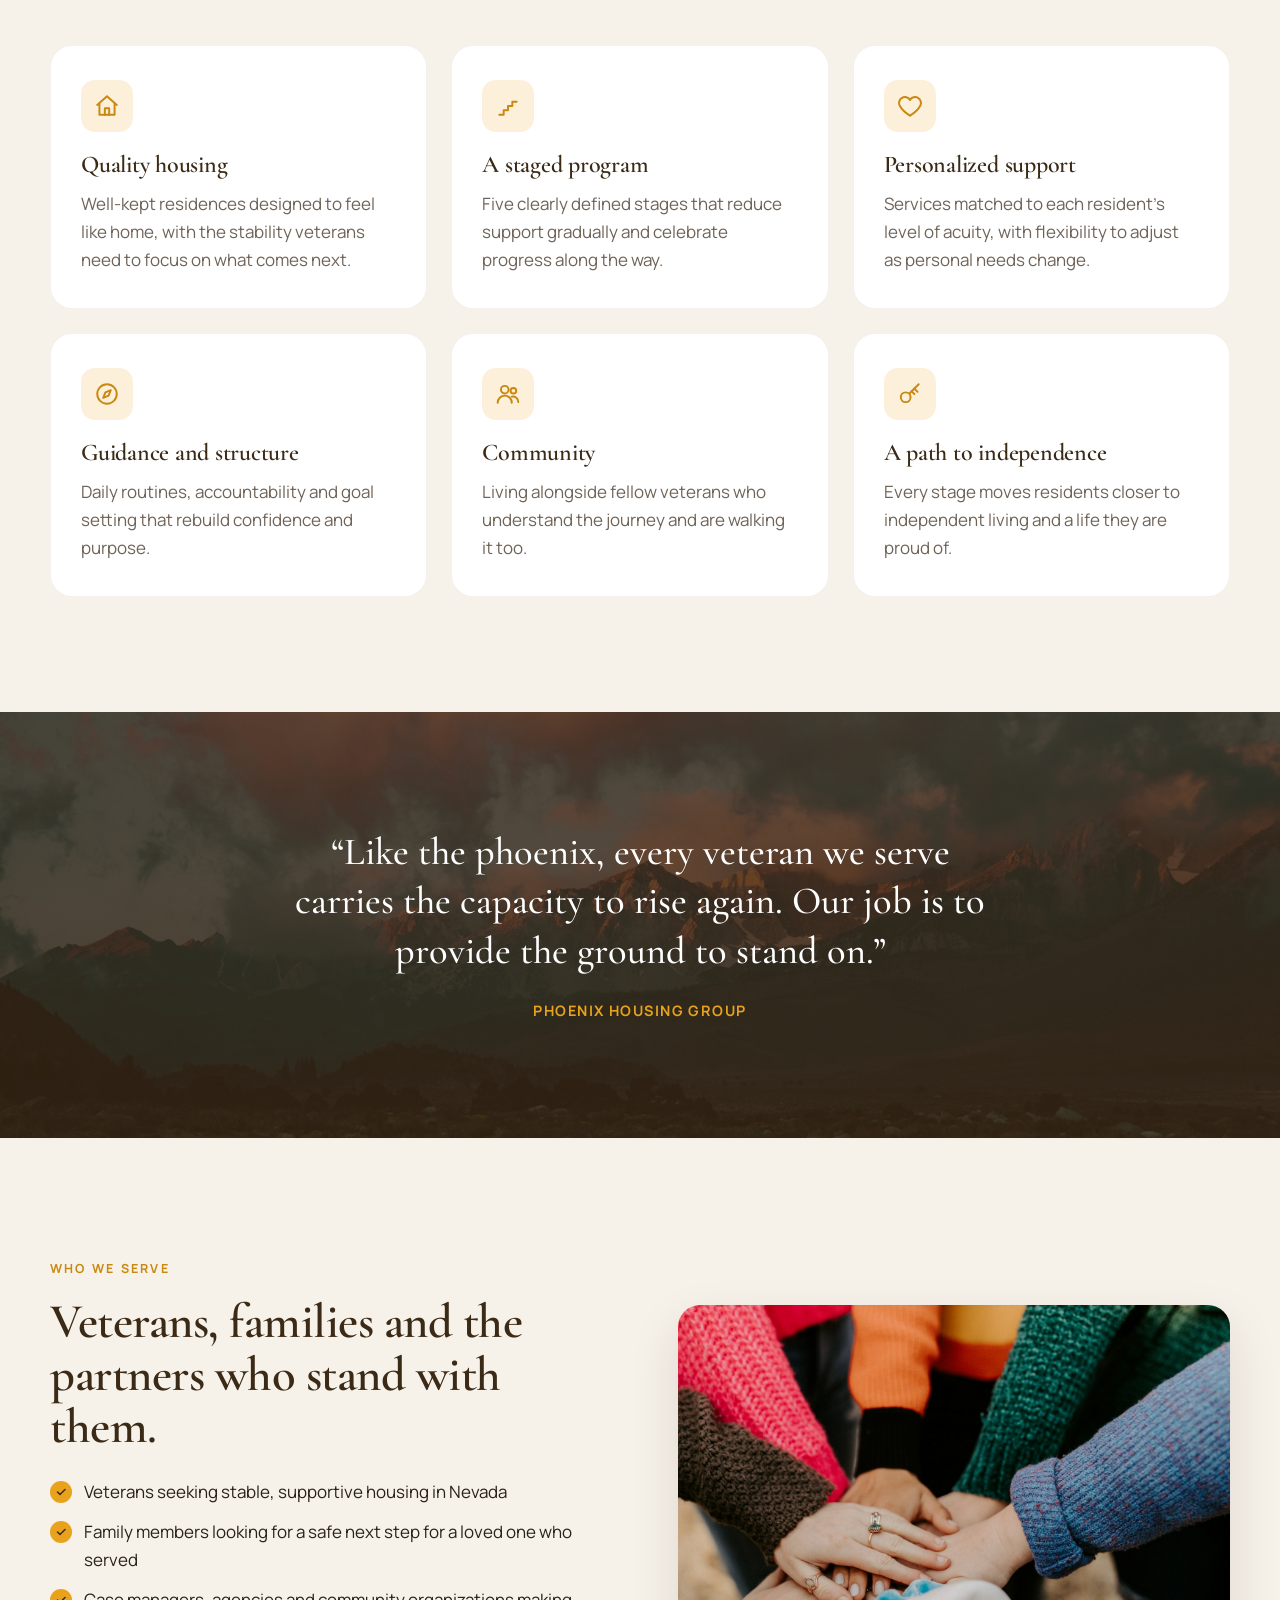
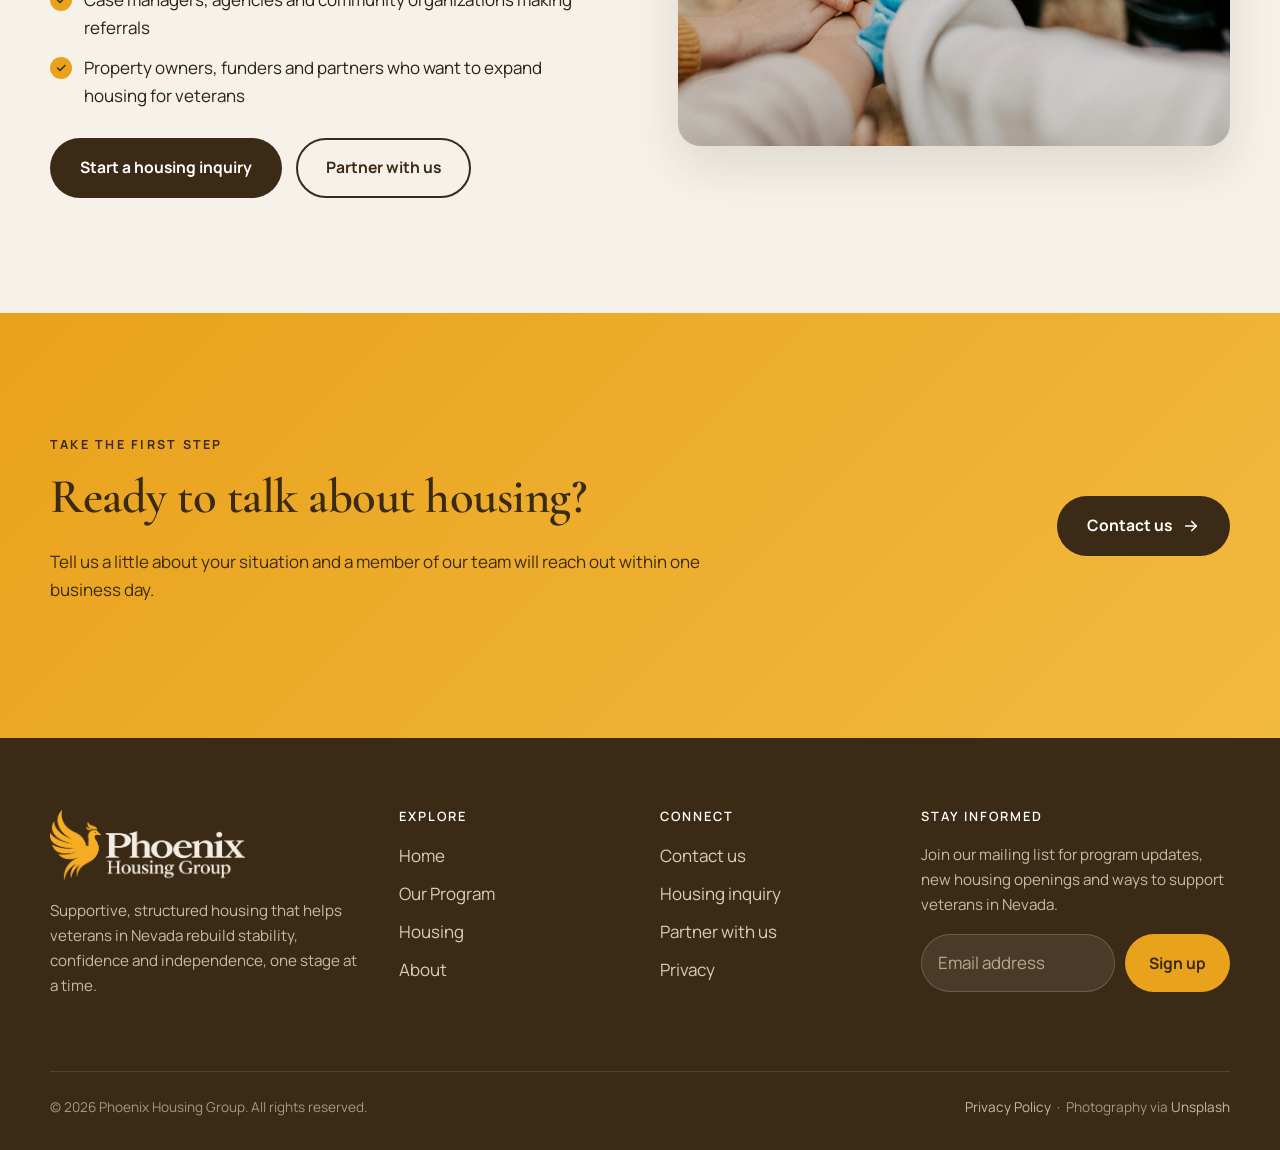
==== commit 89a6a666: "Add files via upload" ====
--- a/index.html
+++ b/index.html
@@ -11,15 +11,26 @@
 <meta property="og:title" content="Phoenix Housing Group | Supportive Housing for Veterans in Nevada">
 <meta property="og:description" content="Phoenix Housing Group provides supportive, structured housing for veterans across Nevada through a five-stage program that builds toward lasting independence.">
 <meta property="og:url" content="https://www.phoenixhousinggroup.com/">
-<meta property="og:image" content="https://www.phoenixhousinggroup.com/assets/img/hero-veterans.jpg">
+<meta property="og:image" content="https://www.phoenixhousinggroup.com/assets/img/og-share.jpg">
+<meta property="og:image:secure_url" content="https://www.phoenixhousinggroup.com/assets/img/og-share.jpg">
+<meta property="og:image:type" content="image/jpeg">
+<meta property="og:image:width" content="1200">
+<meta property="og:image:height" content="630">
+<meta property="og:image:alt" content="Phoenix Housing Group: supportive housing for veterans in Nevada">
+<meta property="og:locale" content="en_US">
 <meta name="twitter:card" content="summary_large_image">
+<meta name="twitter:title" content="Phoenix Housing Group | Supportive Housing for Veterans in Nevada">
+<meta name="twitter:description" content="Phoenix Housing Group provides supportive, structured housing for veterans across Nevada through a five-stage program that builds toward lasting independence.">
+<meta name="twitter:image" content="https://www.phoenixhousinggroup.com/assets/img/og-share.jpg">
+<meta name="robots" content="index, follow, max-image-preview:large">
+<meta name="author" content="Phoenix Housing Group">
 <meta name="theme-color" content="#3b2a16">
-<link rel="icon" type="image/png" href="/assets/img/favicon.png">
-<link rel="apple-touch-icon" href="/assets/img/favicon.png">
+<link rel="icon" type="image/png" href="assets/img/favicon.png">
+<link rel="apple-touch-icon" href="assets/img/favicon.png">
 <link rel="preconnect" href="https://fonts.googleapis.com">
 <link rel="preconnect" href="https://fonts.gstatic.com" crossorigin>
 <link href="https://fonts.googleapis.com/css2?family=Cormorant+Garamond:ital,wght@0,500;0,600;0,700;1,500&family=Manrope:wght@400;500;600;700;800&display=swap" rel="stylesheet">
-<link rel="stylesheet" href="/assets/css/style.css">
+<link rel="stylesheet" href="assets/css/style.css">
 <script type="application/ld+json">
 {"@context":"https://schema.org","@type":"Organization","name":"Phoenix Housing Group","url":"https://www.phoenixhousinggroup.com","logo":"https://www.phoenixhousinggroup.com/assets/img/logo.png","description":"Supportive, structured housing for veterans in Nevada.","areaServed":{"@type":"State","name":"Nevada"}}
 </script>
@@ -27,32 +38,32 @@
 <body>
 <header class="site-header">
   <div class="wrap">
-    <a class="brand" href="/" aria-label="Phoenix Housing Group home"><img src="/assets/img/logo.png" alt="Phoenix Housing Group"></a>
+    <a class="brand" href="index.html" aria-label="Phoenix Housing Group home"><img src="assets/img/logo.png" alt="Phoenix Housing Group"></a>
     <button class="nav-toggle" aria-label="Open menu" aria-expanded="false" aria-controls="nav"><span></span><span></span><span></span></button>
     <nav class="nav" id="nav" aria-label="Primary">
-      <a href="/" class="active">Home</a><a href="/program">Our Program</a><a href="/housing">Housing</a><a href="/about">About</a>
-      <a class="btn btn-primary" href="/contact">Get in touch</a>
+      <a href="index.html" class="active">Home</a><a href="program.html">Our Program</a><a href="housing.html">Housing</a><a href="about.html">About</a>
+      <a class="btn btn-primary" href="contact.html">Get in touch</a>
     </nav>
   </div>
 </header>
 <main>
 
 <section class="hero">
-  <img class="hero-mark" src="/assets/img/logo-mark.png" alt="" aria-hidden="true">
+  <img class="hero-mark" src="assets/img/logo-mark.png" alt="" aria-hidden="true">
   <div class="wrap hero-grid">
     <div class="hero-copy">
       <span class="eyebrow">Veteran housing in Nevada</span>
       <h1>A stable home is where <span>a new chapter</span> begins.</h1>
       <p class="lead">Phoenix Housing Group provides supportive, structured housing for veterans across Nevada. Our five-stage program meets each resident where they are and walks with them toward lasting independence.</p>
       <div class="hero-actions">
-        <a class="btn btn-primary" href="/housing#apply">Inquire about housing <svg viewBox="0 0 24 24" fill="none" stroke="currentColor" stroke-width="2.2" stroke-linecap="round" stroke-linejoin="round"><path d="M5 12h14"/><path d="M13 6l6 6-6 6"/></svg></a>
-        <a class="btn btn-outline" href="/program">See how the program works</a>
+        <a class="btn btn-primary" href="housing.html#apply">Inquire about housing <svg viewBox="0 0 24 24" fill="none" stroke="currentColor" stroke-width="2.2" stroke-linecap="round" stroke-linejoin="round"><path d="M5 12h14"/><path d="M13 6l6 6-6 6"/></svg></a>
+        <a class="btn btn-outline" href="program.html">See how the program works</a>
       </div>
     </div>
     <div class="hero-media reveal">
-      <img class="photo" src="/assets/img/hero-veterans.jpg" alt="A smiling veteran wearing a Vietnam Veteran cap" width="1200" height="1500">
+      <img class="photo" src="assets/img/hero-veterans.jpg" alt="A smiling veteran wearing a Vietnam Veteran cap" width="1200" height="1500">
       <div class="badge">
-        <img src="/assets/img/logo-mark.png" alt="">
+        <img src="assets/img/logo-mark.png" alt="">
         <div><strong>Rising together</strong><small>Housing, structure and support for those who served</small></div>
       </div>
     </div>
@@ -71,15 +82,15 @@
 <section class="section">
   <div class="wrap split">
     <div class="photo-stack reveal">
-      <img class="photo tall" src="/assets/img/veteran-portrait.jpg" alt="A veteran in a cap looking upward" style="object-position:12% 55%" width="1200" height="1500">
-      <img class="photo-2" src="/assets/img/living-room-1.jpg" alt="A bright, welcoming living room" width="800" height="800">
+      <img class="photo tall" src="assets/img/veteran-portrait.jpg" alt="A veteran in a cap looking upward" style="object-position:12% 55%" width="1200" height="1500">
+      <img class="photo-2" src="assets/img/living-room-1.jpg" alt="A bright, welcoming living room" width="800" height="800">
     </div>
     <div class="reveal">
       <span class="eyebrow">Our mission</span>
       <h2>Housing that restores dignity, not just shelter.</h2>
       <p class="lead">Many veterans return home carrying more than they can say. Phoenix Housing Group exists to give them a safe, well-kept place to live and a program that helps them rebuild routine, purpose and connection.</p>
       <p>We believe recovery and stability are built gradually. That is why our program is organized into five distinct stages, each tailored to the individual's level of need, with support that steps down as independence grows.</p>
-      <a class="btn btn-outline" href="/about">Learn about who we are</a>
+      <a class="btn btn-outline" href="about.html">Learn about who we are</a>
     </div>
   </div>
 </section>
@@ -98,7 +109,7 @@
       <div class="stage reveal"><div class="num">04</div><h3>Transition</h3><p>Preparation for independent housing, work and community life.</p><div class="meter"><i style="width:40%"></i></div><small>40% support</small></div>
       <div class="stage reveal"><div class="num">05</div><h3>Thrive</h3><p>Independent living with a light touch of ongoing connection and encouragement.</p><div class="meter"><i style="width:20%"></i></div><small>20% support</small></div>
     </div>
-    <div class="center" style="margin-top:40px"><a class="btn btn-primary" href="/program">Explore the full program <svg viewBox="0 0 24 24" fill="none" stroke="currentColor" stroke-width="2.2" stroke-linecap="round" stroke-linejoin="round"><path d="M5 12h14"/><path d="M13 6l6 6-6 6"/></svg></a></div>
+    <div class="center" style="margin-top:40px"><a class="btn btn-primary" href="program.html">Explore the full program <svg viewBox="0 0 24 24" fill="none" stroke="currentColor" stroke-width="2.2" stroke-linecap="round" stroke-linejoin="round"><path d="M5 12h14"/><path d="M13 6l6 6-6 6"/></svg></a></div>
   </div>
 </section>
 
@@ -120,7 +131,7 @@
 </section>
 
 <section class="section dark quote">
-  <img class="bg-photo" src="/assets/img/nevada-mountains.jpg" alt="">
+  <img class="bg-photo" src="assets/img/nevada-mountains.jpg" alt="">
   <div class="wrap narrow center">
     <blockquote>“Like the phoenix, every veteran we serve carries the capacity to rise again. Our job is to provide the ground to stand on.”</blockquote>
     <cite>Phoenix Housing Group</cite>
@@ -130,7 +141,7 @@
 <section class="section">
   <div class="wrap split reverse">
     <div class="reveal">
-      <img class="photo" src="/assets/img/hands-together.jpg" alt="A group of people joining hands in support" width="1200" height="960">
+      <img class="photo" src="assets/img/hands-together.jpg" alt="A group of people joining hands in support" width="1200" height="960">
     </div>
     <div class="reveal">
       <span class="eyebrow">Who we serve</span>
@@ -142,8 +153,8 @@
         <li>Property owners, funders and partners who want to expand housing for veterans</li>
       </ul>
       <div class="hero-actions">
-        <a class="btn btn-primary" href="/housing#apply">Start a housing inquiry</a>
-        <a class="btn btn-outline" href="/contact#partners">Partner with us</a>
+        <a class="btn btn-primary" href="housing.html#apply">Start a housing inquiry</a>
+        <a class="btn btn-outline" href="contact.html#partners">Partner with us</a>
       </div>
     </div>
   </div>
@@ -152,7 +163,7 @@
 <section class="section cta-band">
   <div class="wrap">
     <div><span class="eyebrow" style="color:var(--brown)">Take the first step</span><h2>Ready to talk about housing?</h2><p>Tell us a little about your situation and a member of our team will reach out within one business day.</p></div>
-    <div class="actions"><a class="btn btn-primary" href="/contact">Contact us <svg viewBox="0 0 24 24" fill="none" stroke="currentColor" stroke-width="2.2" stroke-linecap="round" stroke-linejoin="round"><path d="M5 12h14"/><path d="M13 6l6 6-6 6"/></svg></a></div>
+    <div class="actions"><a class="btn btn-primary" href="contact.html">Contact us <svg viewBox="0 0 24 24" fill="none" stroke="currentColor" stroke-width="2.2" stroke-linecap="round" stroke-linejoin="round"><path d="M5 12h14"/><path d="M13 6l6 6-6 6"/></svg></a></div>
   </div>
 </section>
 </main>
@@ -160,25 +171,25 @@
   <div class="wrap">
     <div class="footer-grid">
       <div>
-        <img class="logo" src="/assets/img/logo-light.png" alt="Phoenix Housing Group">
+        <img class="logo" src="assets/img/logo-light.png" alt="Phoenix Housing Group">
         <p>Supportive, structured housing that helps veterans in Nevada rebuild stability, confidence and independence, one stage at a time.</p>
       </div>
       <div>
         <h4>Explore</h4>
         <ul>
-          <li><a href="/">Home</a></li>
-          <li><a href="/program">Our Program</a></li>
-          <li><a href="/housing">Housing</a></li>
-          <li><a href="/about">About</a></li>
+          <li><a href="index.html">Home</a></li>
+          <li><a href="program.html">Our Program</a></li>
+          <li><a href="housing.html">Housing</a></li>
+          <li><a href="about.html">About</a></li>
         </ul>
       </div>
       <div>
         <h4>Connect</h4>
         <ul>
-          <li><a href="/contact">Contact us</a></li>
-          <li><a href="/housing#apply">Housing inquiry</a></li>
-          <li><a href="/contact#partners">Partner with us</a></li>
-          <li><a href="/privacy">Privacy</a></li>
+          <li><a href="contact.html">Contact us</a></li>
+          <li><a href="housing.html#apply">Housing inquiry</a></li>
+          <li><a href="contact.html#partners">Partner with us</a></li>
+          <li><a href="privacy.html">Privacy</a></li>
         </ul>
       </div>
       <div>
@@ -199,10 +210,10 @@
     </div>
     <div class="footer-bottom">
       <span>&copy; <span data-year>2026</span> Phoenix Housing Group. All rights reserved.</span>
-      <span><a href="/privacy">Privacy Policy</a> &nbsp;·&nbsp; Photography via <a href="https://unsplash.com" rel="noopener" target="_blank">Unsplash</a></span>
+      <span><a href="privacy.html">Privacy Policy</a> &nbsp;·&nbsp; Photography via <a href="https://unsplash.com" rel="noopener" target="_blank">Unsplash</a></span>
     </div>
   </div>
 </footer>
-<script src="/assets/js/main.js"></script>
+<script src="assets/js/main.js"></script>
 </body>
 </html>
--- a/assets/css/style.css
+++ b/assets/css/style.css
@@ -92,7 +92,7 @@
 }
 .site-header .wrap { display: flex; align-items: center; justify-content: space-between; height: 84px; }
 .brand { display: flex; align-items: center; gap: 12px; text-decoration: none; }
-.brand img { height: 56px; width: auto; }
+.brand img { height: 67px; width: auto; }
 .nav { display: flex; align-items: center; gap: 34px; }
 .nav a { text-decoration: none; font-weight: 600; font-size: 0.95rem; color: var(--brown-2); position: relative; }
 .nav a::after { content: ""; position: absolute; left: 0; right: 0; bottom: -8px; height: 2px; background: var(--gold); transform: scaleX(0); transform-origin: left; transition: transform .2s; }
@@ -226,7 +226,7 @@
 .site-footer ul { list-style: none; margin: 0; padding: 0; display: grid; gap: 10px; }
 .site-footer a { color: #d9cdb9; text-decoration: none; }
 .site-footer a:hover { color: var(--gold); }
-.site-footer .logo { height: 96px; width: auto; margin-bottom: 18px; }
+.site-footer .logo { height: 70px; width: auto; margin-bottom: 18px; }
 .site-footer p { font-size: 0.95rem; color: #c8bba6; }
 .newsletter { display: flex; gap: 10px; }
 .newsletter input { border-radius: 999px; background: rgba(255,255,255,.08); border-color: rgba(255,255,255,.18); color: var(--white); }
@@ -285,7 +285,7 @@
 @media (max-width: 820px) {
   body { font-size: 16px; }
   .site-header .wrap { height: 72px; }
-  .brand img { height: 46px; }
+  .brand img { height: 55px; }
   .nav-toggle { display: block; }
   .nav {
     position: fixed; inset: 72px 0 auto 0; background: var(--cream); flex-direction: column; align-items: stretch; gap: 0;
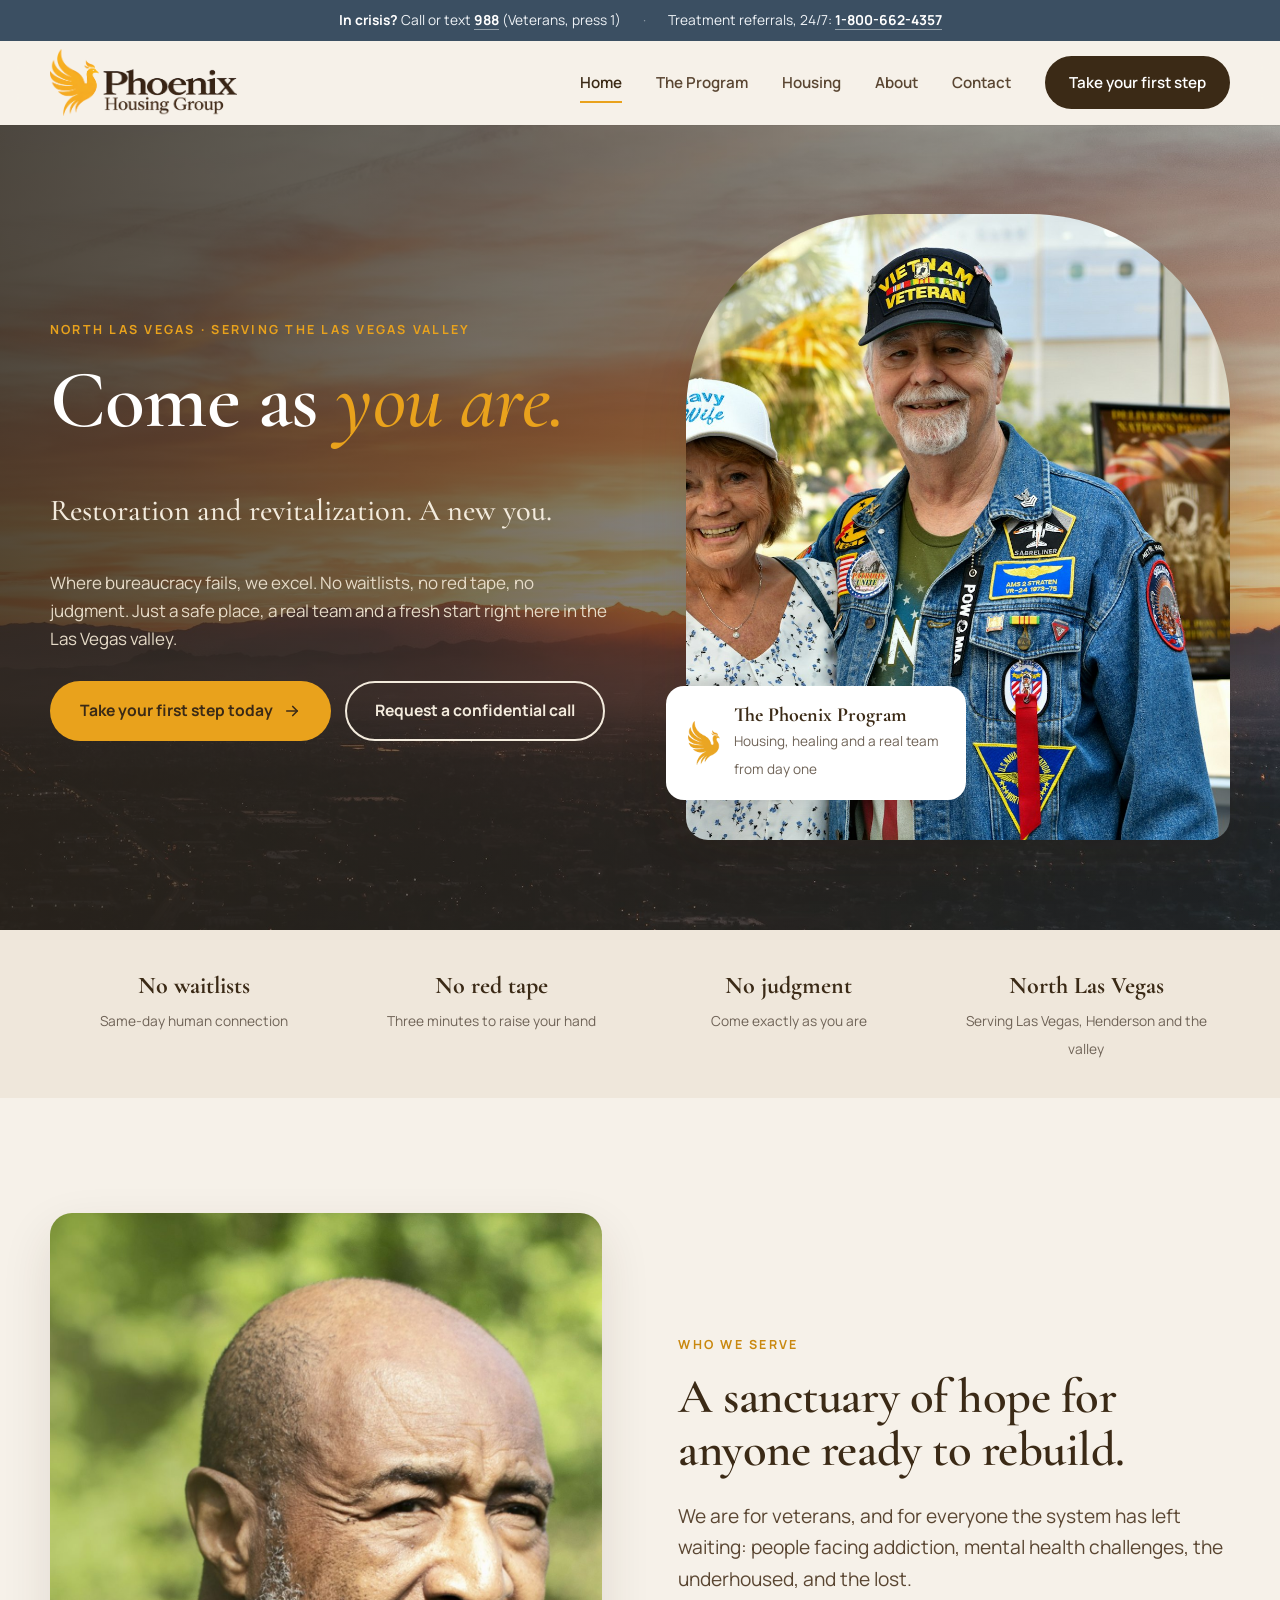
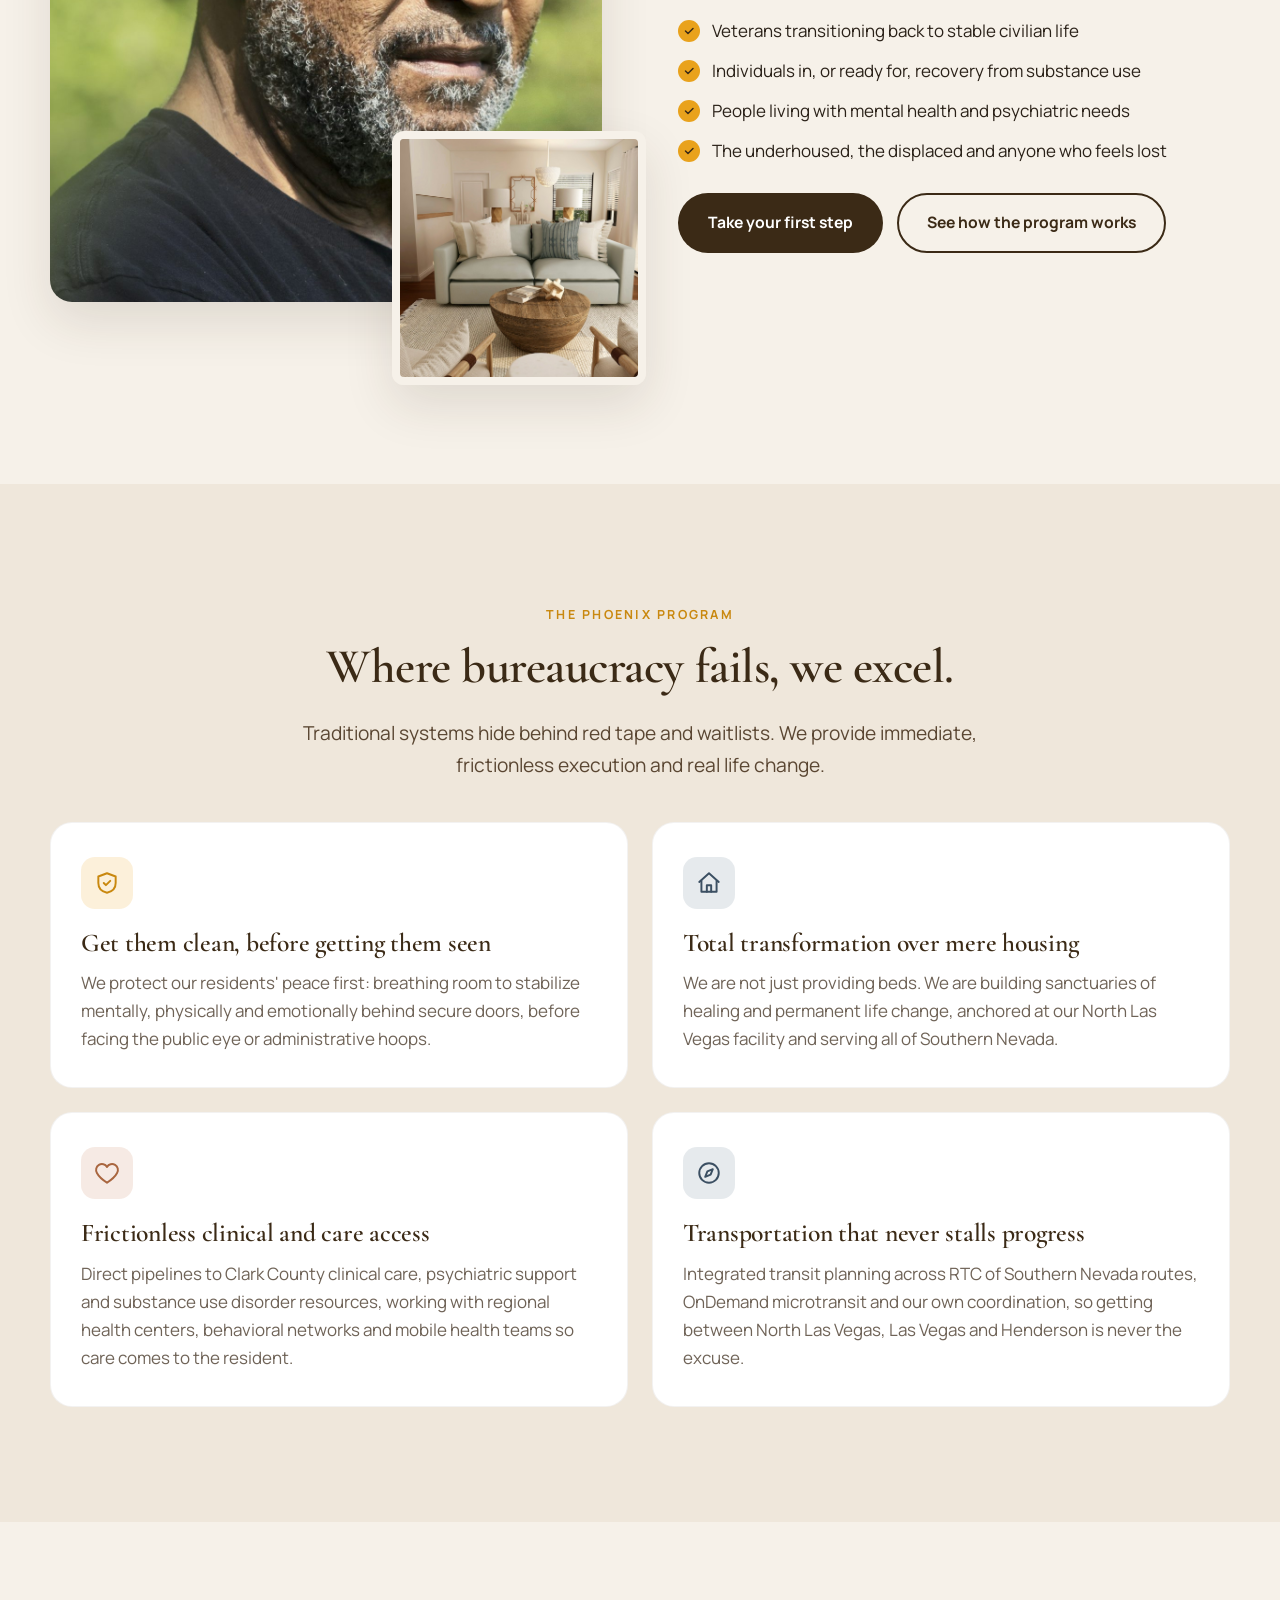
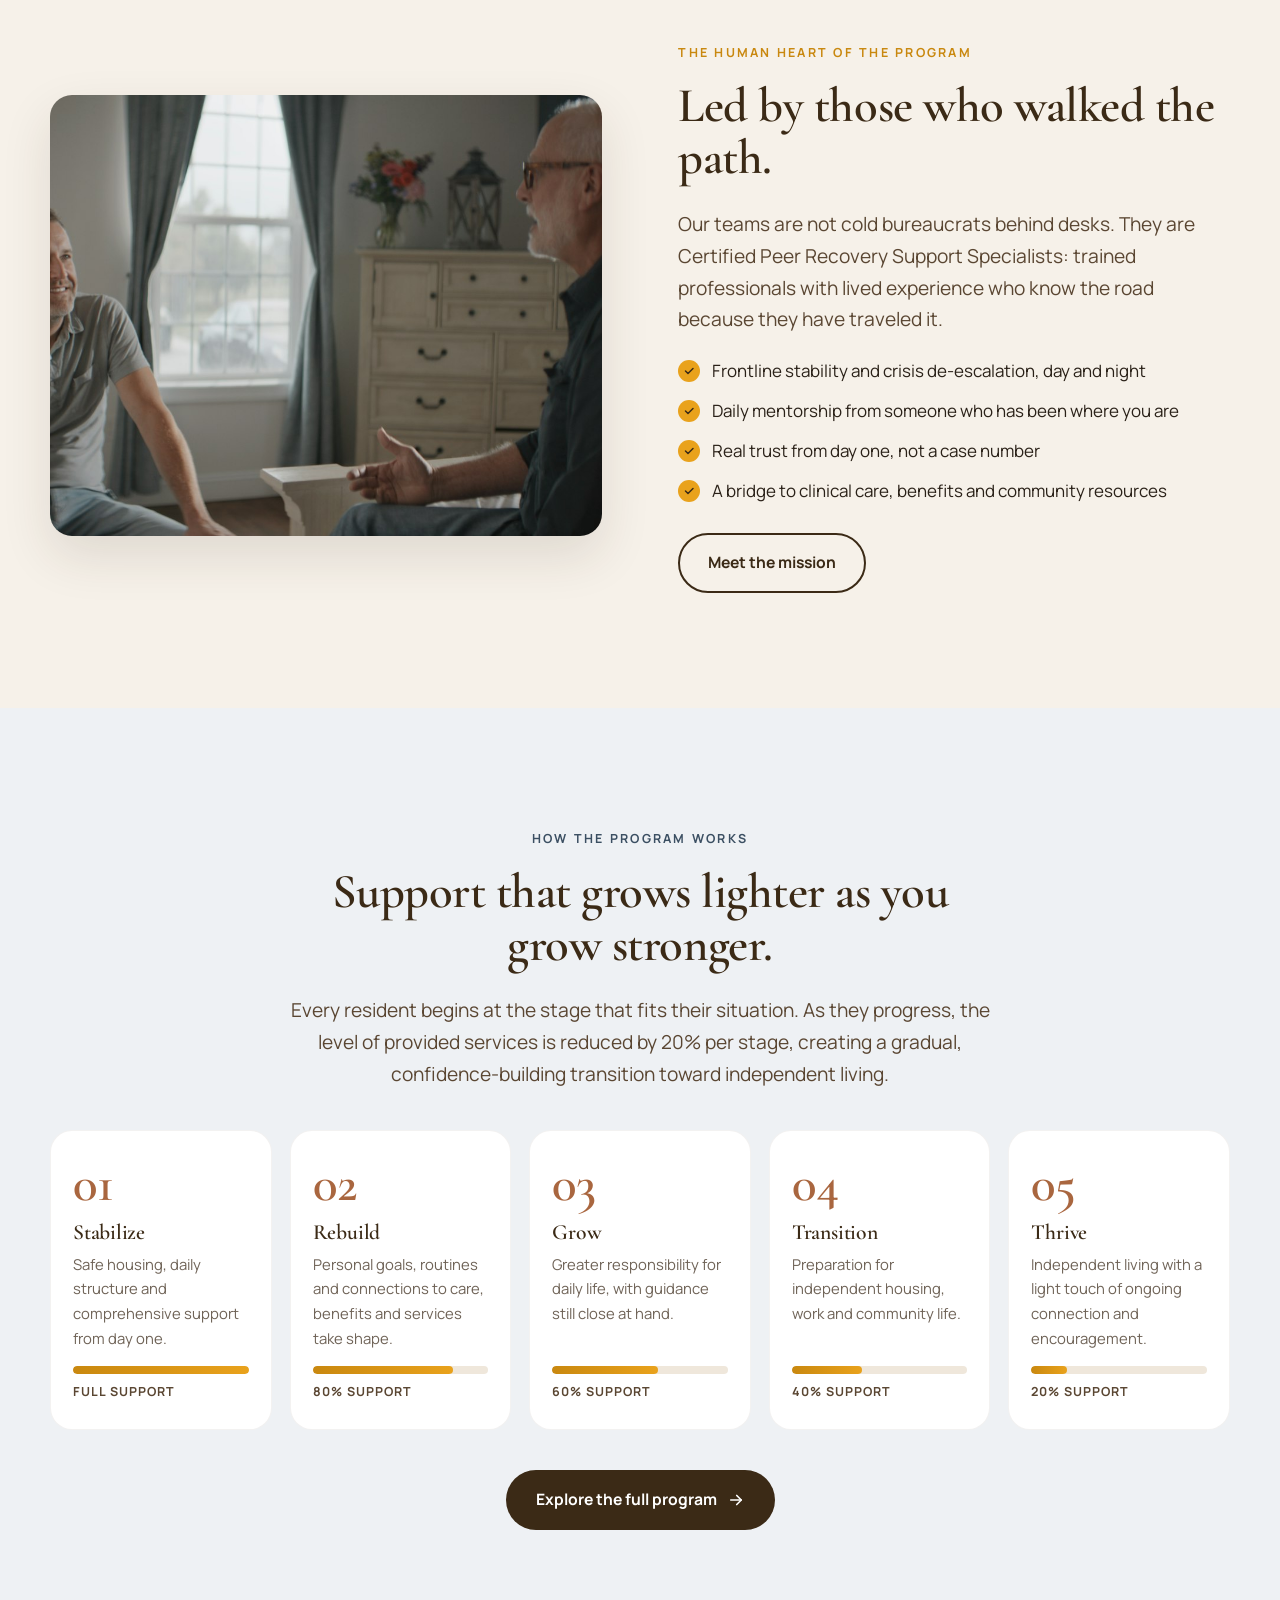
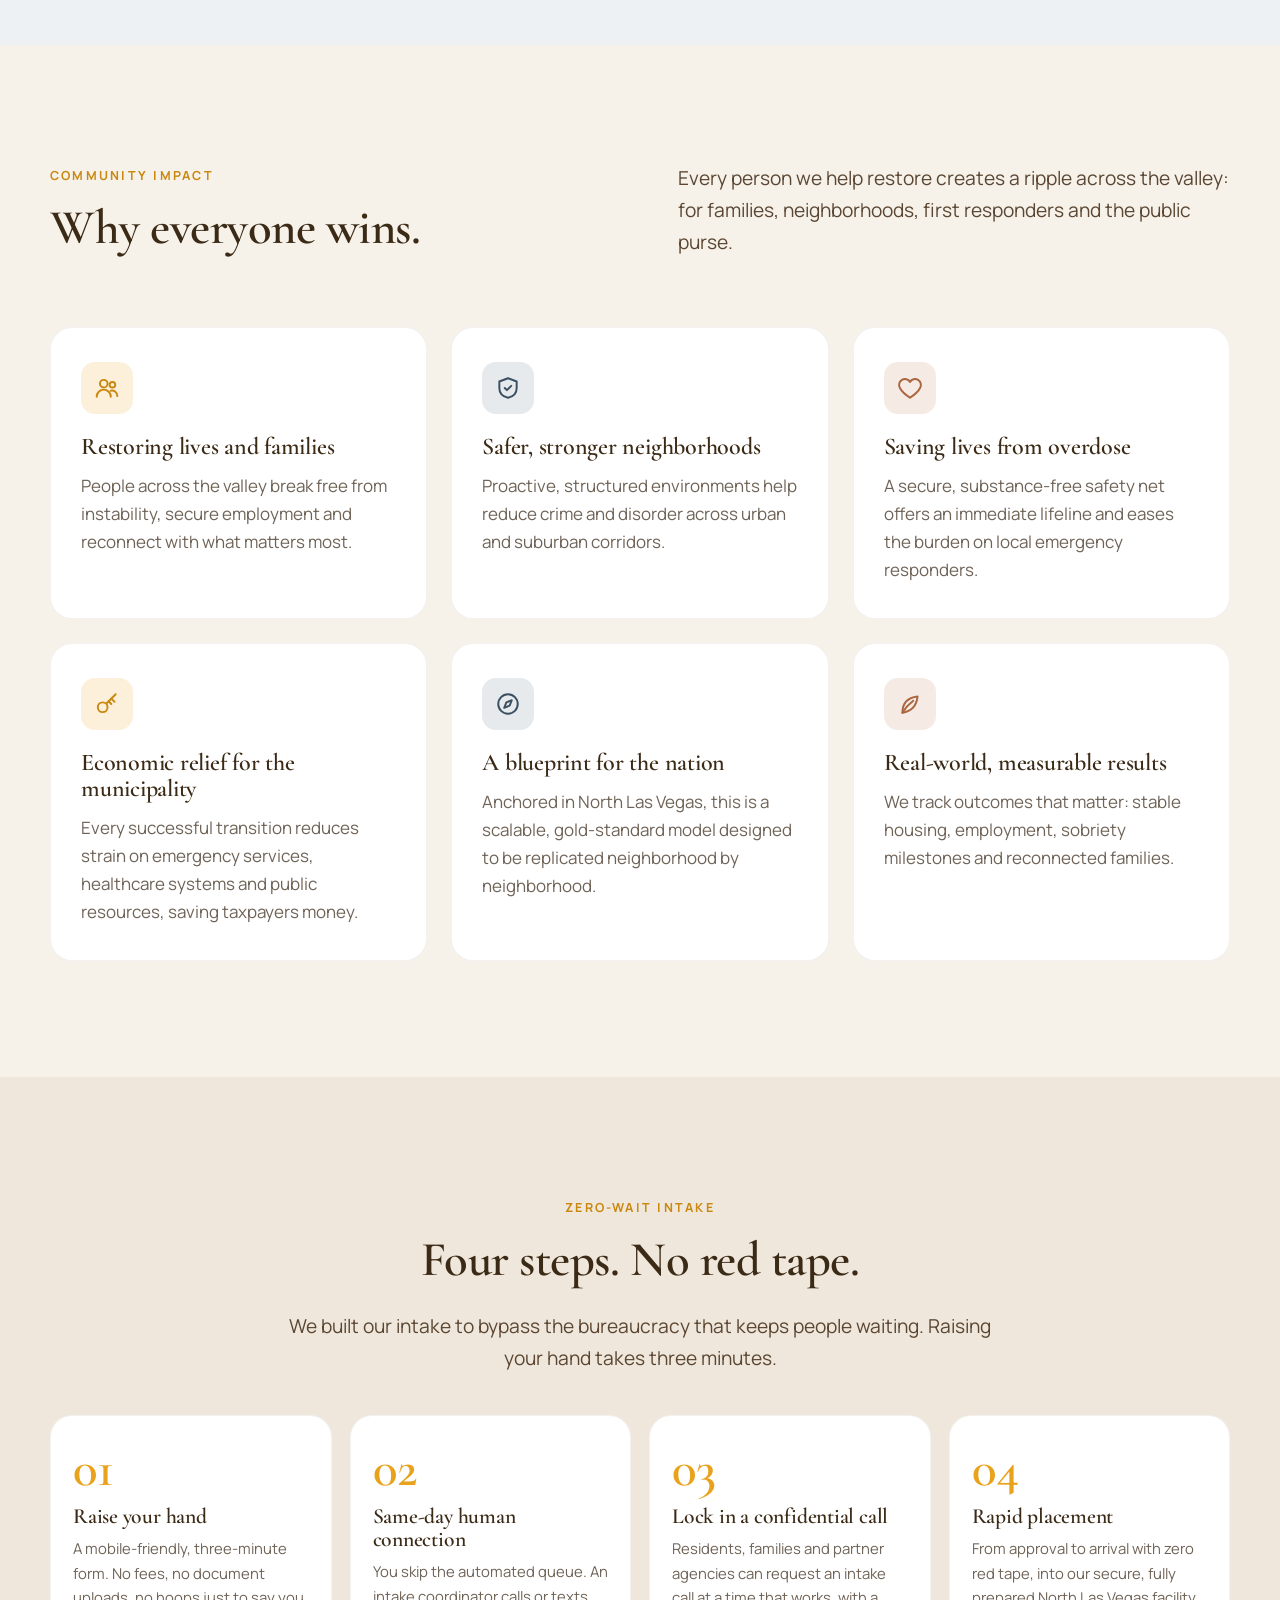
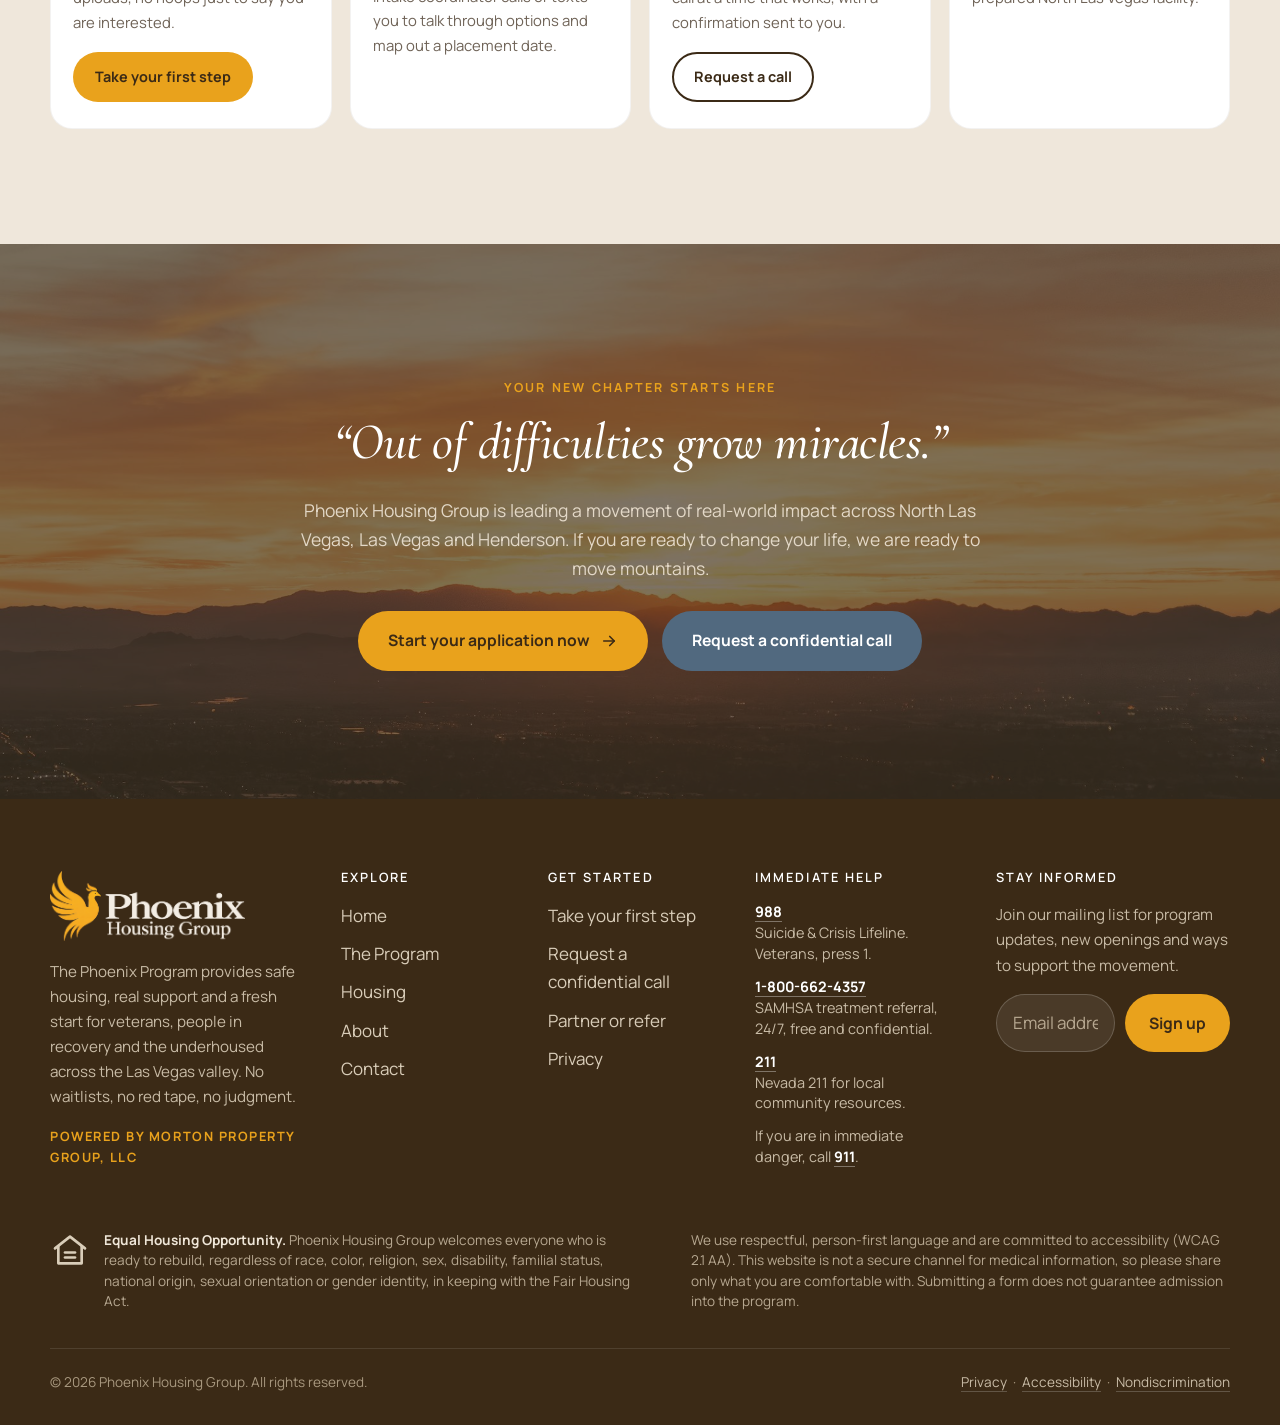
==== commit f8d1bcee: "Add files via upload" ====
--- a/index.html
+++ b/index.html
@@ -3,24 +3,24 @@
 <head>
 <meta charset="utf-8">
 <meta name="viewport" content="width=device-width, initial-scale=1">
-<title>Phoenix Housing Group | Supportive Housing for Veterans in Nevada</title>
-<meta name="description" content="Phoenix Housing Group provides supportive, structured housing for veterans across Nevada through a five-stage program that builds toward lasting independence.">
+<title>Phoenix Housing Group | The Phoenix Program, North Las Vegas</title>
+<meta name="description" content="Come as you are. The Phoenix Program provides safe housing, peer support and a fresh start for veterans, people in recovery and the underhoused across the Las Vegas valley. No waitlists, no red tape, no judgment.">
 <link rel="canonical" href="https://www.phoenixhousinggroup.com/">
 <meta property="og:type" content="website">
 <meta property="og:site_name" content="Phoenix Housing Group">
-<meta property="og:title" content="Phoenix Housing Group | Supportive Housing for Veterans in Nevada">
-<meta property="og:description" content="Phoenix Housing Group provides supportive, structured housing for veterans across Nevada through a five-stage program that builds toward lasting independence.">
+<meta property="og:title" content="Phoenix Housing Group | The Phoenix Program, North Las Vegas">
+<meta property="og:description" content="Come as you are. The Phoenix Program provides safe housing, peer support and a fresh start for veterans, people in recovery and the underhoused across the Las Vegas valley. No waitlists, no red tape, no judgment.">
 <meta property="og:url" content="https://www.phoenixhousinggroup.com/">
 <meta property="og:image" content="https://www.phoenixhousinggroup.com/assets/img/og-share.jpg">
 <meta property="og:image:secure_url" content="https://www.phoenixhousinggroup.com/assets/img/og-share.jpg">
 <meta property="og:image:type" content="image/jpeg">
 <meta property="og:image:width" content="1200">
 <meta property="og:image:height" content="630">
-<meta property="og:image:alt" content="Phoenix Housing Group: supportive housing for veterans in Nevada">
+<meta property="og:image:alt" content="Phoenix Housing Group: Come as you are. Restoration and revitalization in the Las Vegas valley.">
 <meta property="og:locale" content="en_US">
 <meta name="twitter:card" content="summary_large_image">
-<meta name="twitter:title" content="Phoenix Housing Group | Supportive Housing for Veterans in Nevada">
-<meta name="twitter:description" content="Phoenix Housing Group provides supportive, structured housing for veterans across Nevada through a five-stage program that builds toward lasting independence.">
+<meta name="twitter:title" content="Phoenix Housing Group | The Phoenix Program, North Las Vegas">
+<meta name="twitter:description" content="Come as you are. The Phoenix Program provides safe housing, peer support and a fresh start for veterans, people in recovery and the underhoused across the Las Vegas valley. No waitlists, no red tape, no judgment.">
 <meta name="twitter:image" content="https://www.phoenixhousinggroup.com/assets/img/og-share.jpg">
 <meta name="robots" content="index, follow, max-image-preview:large">
 <meta name="author" content="Phoenix Housing Group">
@@ -30,41 +30,50 @@
 <link rel="preconnect" href="https://fonts.googleapis.com">
 <link rel="preconnect" href="https://fonts.gstatic.com" crossorigin>
 <link href="https://fonts.googleapis.com/css2?family=Cormorant+Garamond:ital,wght@0,500;0,600;0,700;1,500&family=Manrope:wght@400;500;600;700;800&display=swap" rel="stylesheet">
-<link rel="stylesheet" href="assets/css/style.css">
+<link rel="stylesheet" href="assets/css/style.css?v=1793136899">
 <script type="application/ld+json">
-{"@context":"https://schema.org","@type":"Organization","name":"Phoenix Housing Group","url":"https://www.phoenixhousinggroup.com","logo":"https://www.phoenixhousinggroup.com/assets/img/logo.png","description":"Supportive, structured housing for veterans in Nevada.","areaServed":{"@type":"State","name":"Nevada"}}
+{"@context":"https://schema.org","@type":"Organization","name":"Phoenix Housing Group","url":"https://www.phoenixhousinggroup.com","logo":"https://www.phoenixhousinggroup.com/assets/img/logo.png","description":"The Phoenix Program: supportive housing and restoration for veterans, people in recovery, and the underhoused in North Las Vegas and the Las Vegas valley.","areaServed":[{"@type":"City","name":"North Las Vegas"},{"@type":"City","name":"Las Vegas"},{"@type":"City","name":"Henderson"}]}
 </script>
 </head>
 <body>
+<a class="skip-link" href="#main">Skip to content</a>
+<div class="help-bar">
+  <div class="wrap">
+    <span><strong>In crisis?</strong> Call or text <a href="tel:988">988</a> (Veterans, press 1)</span>
+    <span class="sep">&middot;</span>
+    <span>Treatment referrals, 24/7: <a href="tel:18006624357">1-800-662-4357</a></span>
+  </div>
+</div>
 <header class="site-header">
   <div class="wrap">
     <a class="brand" href="index.html" aria-label="Phoenix Housing Group home"><img src="assets/img/logo.png" alt="Phoenix Housing Group"></a>
     <button class="nav-toggle" aria-label="Open menu" aria-expanded="false" aria-controls="nav"><span></span><span></span><span></span></button>
     <nav class="nav" id="nav" aria-label="Primary">
-      <a href="index.html" class="active">Home</a><a href="program.html">Our Program</a><a href="housing.html">Housing</a><a href="about.html">About</a>
-      <a class="btn btn-primary" href="contact.html">Get in touch</a>
+      <a href="index.html" class="active">Home</a><a href="program.html">The Program</a><a href="housing.html">Housing</a><a href="about.html">About</a><a href="contact.html">Contact</a>
+      <a class="btn btn-primary" href="intake.html">Take your first step</a>
     </nav>
   </div>
 </header>
-<main>
-
-<section class="hero">
-  <img class="hero-mark" src="assets/img/logo-mark.png" alt="" aria-hidden="true">
+<main id="main">
+
+<section class="hero hero-sunrise">
+  <img class="hero-bg" src="assets/img/sunrise-valley.jpg" alt="">
   <div class="wrap hero-grid">
     <div class="hero-copy">
-      <span class="eyebrow">Veteran housing in Nevada</span>
-      <h1>A stable home is where <span>a new chapter</span> begins.</h1>
-      <p class="lead">Phoenix Housing Group provides supportive, structured housing for veterans across Nevada. Our five-stage program meets each resident where they are and walks with them toward lasting independence.</p>
+      <span class="eyebrow">North Las Vegas · Serving the Las Vegas valley</span>
+      <h1>Come as <span>you are.</span></h1>
+      <p class="lead">Restoration and revitalization. A new you.</p>
+      <p class="tagline">Where bureaucracy fails, we excel. No waitlists, no red tape, no judgment. Just a safe place, a real team and a fresh start right here in the Las Vegas valley.</p>
       <div class="hero-actions">
-        <a class="btn btn-primary" href="housing.html#apply">Inquire about housing <svg viewBox="0 0 24 24" fill="none" stroke="currentColor" stroke-width="2.2" stroke-linecap="round" stroke-linejoin="round"><path d="M5 12h14"/><path d="M13 6l6 6-6 6"/></svg></a>
-        <a class="btn btn-outline" href="program.html">See how the program works</a>
+        <a class="btn btn-gold" href="intake.html">Take your first step today <svg viewBox="0 0 24 24" fill="none" stroke="currentColor" stroke-width="2.2" stroke-linecap="round" stroke-linejoin="round"><path d="M5 12h14"/><path d="M13 6l6 6-6 6"/></svg></a>
+        <a class="btn btn-outline light" href="schedule.html">Request a confidential call</a>
       </div>
     </div>
     <div class="hero-media reveal">
-      <img class="photo" src="assets/img/hero-veterans.jpg" alt="A smiling veteran wearing a Vietnam Veteran cap" width="1200" height="1500">
+      <img class="photo" src="assets/img/hero-veterans.jpg" alt="A smiling veteran couple" width="1200" height="1500">
       <div class="badge">
         <img src="assets/img/logo-mark.png" alt="">
-        <div><strong>Rising together</strong><small>Housing, structure and support for those who served</small></div>
+        <div><strong>The Phoenix Program</strong><small>Housing, healing and a real team from day one</small></div>
       </div>
     </div>
   </div>
@@ -72,39 +81,78 @@
 
 <section class="trust">
   <div class="wrap">
-    <div class="item"><strong>Five stages</strong><span>A clear path from stability to independence</span></div>
-    <div class="item"><strong>Veteran-focused</strong><span>Built around the needs of those who served</span></div>
-    <div class="item"><strong>Nevada based</strong><span>Serving veterans across the Silver State</span></div>
-    <div class="item"><strong>Person-centered</strong><span>Support adjusts to each individual's needs</span></div>
+    <div class="item"><strong>No waitlists</strong><span>Same-day human connection</span></div>
+    <div class="item"><strong>No red tape</strong><span>Three minutes to raise your hand</span></div>
+    <div class="item"><strong>No judgment</strong><span>Come exactly as you are</span></div>
+    <div class="item"><strong>North Las Vegas</strong><span>Serving Las Vegas, Henderson and the valley</span></div>
   </div>
 </section>
 
 <section class="section">
   <div class="wrap split">
     <div class="photo-stack reveal">
-      <img class="photo tall" src="assets/img/veteran-portrait.jpg" alt="A veteran in a cap looking upward" style="object-position:12% 55%" width="1200" height="1500">
+      <img class="photo tall" src="assets/img/veteran-elder.jpg" alt="An older man outdoors in warm light" style="object-position:75% 30%" width="1200" height="1500">
       <img class="photo-2" src="assets/img/living-room-1.jpg" alt="A bright, welcoming living room" width="800" height="800">
     </div>
     <div class="reveal">
-      <span class="eyebrow">Our mission</span>
-      <h2>Housing that restores dignity, not just shelter.</h2>
-      <p class="lead">Many veterans return home carrying more than they can say. Phoenix Housing Group exists to give them a safe, well-kept place to live and a program that helps them rebuild routine, purpose and connection.</p>
-      <p>We believe recovery and stability are built gradually. That is why our program is organized into five distinct stages, each tailored to the individual's level of need, with support that steps down as independence grows.</p>
-      <a class="btn btn-outline" href="about.html">Learn about who we are</a>
-    </div>
-  </div>
-</section>
-
-<section class="section sand">
+      <span class="eyebrow">Who we serve</span>
+      <h2>A sanctuary of hope for anyone ready to rebuild.</h2>
+      <p class="lead">We are for veterans, and for everyone the system has left waiting: people facing addiction, mental health challenges, the underhoused, and the lost.</p>
+      <ul class="check-list">
+        <li>Veterans transitioning back to stable civilian life</li>
+        <li>Individuals in, or ready for, recovery from substance use</li>
+        <li>People living with mental health and psychiatric needs</li>
+        <li>The underhoused, the displaced and anyone who feels lost</li>
+      </ul>
+      <div class="hero-actions">
+        <a class="btn btn-primary" href="intake.html">Take your first step</a>
+        <a class="btn btn-outline" href="program.html">See how the program works</a>
+      </div>
+    </div>
+  </div>
+</section>
+
+<section class="section sand" id="manifesto">
+  <div class="wrap">
+    <div class="center narrow reveal" style="margin-bottom:40px"><span class="eyebrow">The Phoenix Program</span><h2>Where bureaucracy fails, we excel.</h2><p class="lead">Traditional systems hide behind red tape and waitlists. We provide immediate, frictionless execution and real life change.</p></div>
+    <div class="cards manifesto">
+      <div class="card reveal"><div class="icon"><svg viewBox="0 0 24 24" fill="none" stroke-width="1.8" stroke-linecap="round" stroke-linejoin="round"><path d="M12 3l8 3v6c0 5-3.5 8-8 9-4.5-1-8-4-8-9V6z"/><path d="M9 12l2 2 4-4"/></svg></div><h3>Get them clean, before getting them seen</h3><p>We protect our residents' peace first: breathing room to stabilize mentally, physically and emotionally behind secure doors, before facing the public eye or administrative hoops.</p></div>
+      <div class="card reveal"><div class="icon"><svg viewBox="0 0 24 24" fill="none" stroke-width="1.8" stroke-linecap="round" stroke-linejoin="round"><path d="M3 11l9-8 9 8"/><path d="M5 10v10h14V10"/><path d="M10 20v-6h4v6"/></svg></div><h3>Total transformation over mere housing</h3><p>We are not just providing beds. We are building sanctuaries of healing and permanent life change, anchored at our North Las Vegas facility and serving all of Southern Nevada.</p></div>
+      <div class="card reveal"><div class="icon"><svg viewBox="0 0 24 24" fill="none" stroke-width="1.8" stroke-linecap="round" stroke-linejoin="round"><path d="M12 21s-7-4.6-9.3-9A5.2 5.2 0 0 1 12 6.4 5.2 5.2 0 0 1 21.3 12C19 16.4 12 21 12 21z"/></svg></div><h3>Frictionless clinical and care access</h3><p>Direct pipelines to Clark County clinical care, psychiatric support and substance use disorder resources, working with regional health centers, behavioral networks and mobile health teams so care comes to the resident.</p></div>
+      <div class="card reveal"><div class="icon"><svg viewBox="0 0 24 24" fill="none" stroke-width="1.8" stroke-linecap="round" stroke-linejoin="round"><circle cx="12" cy="12" r="9"/><path d="M15.5 8.5l-2 5-5 2 2-5z"/></svg></div><h3>Transportation that never stalls progress</h3><p>Integrated transit planning across RTC of Southern Nevada routes, OnDemand microtransit and our own coordination, so getting between North Las Vegas, Las Vegas and Henderson is never the excuse.</p></div>
+    </div>
+  </div>
+</section>
+
+
+<section class="section">
+  <div class="wrap split">
+    <div class="reveal"><img class="photo" src="assets/img/peer-support.jpg" alt="Two men in relaxed conversation in a bright room" style="object-position:50% 35%" width="1200" height="960"></div>
+    <div class="reveal">
+      <span class="eyebrow">The human heart of the program</span>
+      <h2>Led by those who walked the path.</h2>
+      <p class="lead">Our teams are not cold bureaucrats behind desks. They are Certified Peer Recovery Support Specialists: trained professionals with lived experience who know the road because they have traveled it.</p>
+      <ul class="check-list">
+        <li>Frontline stability and crisis de-escalation, day and night</li>
+        <li>Daily mentorship from someone who has been where you are</li>
+        <li>Real trust from day one, not a case number</li>
+        <li>A bridge to clinical care, benefits and community resources</li>
+      </ul>
+      <a class="btn btn-outline" href="about.html">Meet the mission</a>
+    </div>
+  </div>
+</section>
+
+<section class="section slate">
   <div class="wrap">
     <div class="center narrow reveal">
-      <span class="eyebrow">The Phoenix approach</span>
+      <span class="eyebrow">How the program works</span>
       <h2>Support that grows lighter as you grow stronger.</h2>
       <p class="lead">Every resident begins at the stage that fits their situation. As they progress, the level of provided services is reduced by 20% per stage, creating a gradual, confidence-building transition toward independent living.</p>
     </div>
     <div class="stages">
       <div class="stage reveal"><div class="num">01</div><h3>Stabilize</h3><p>Safe housing, daily structure and comprehensive support from day one.</p><div class="meter"><i style="width:100%"></i></div><small>Full support</small></div>
-      <div class="stage reveal"><div class="num">02</div><h3>Rebuild</h3><p>Personal goals, routines and connections to benefits and services take shape.</p><div class="meter"><i style="width:80%"></i></div><small>80% support</small></div>
+      <div class="stage reveal"><div class="num">02</div><h3>Rebuild</h3><p>Personal goals, routines and connections to care, benefits and services take shape.</p><div class="meter"><i style="width:80%"></i></div><small>80% support</small></div>
       <div class="stage reveal"><div class="num">03</div><h3>Grow</h3><p>Greater responsibility for daily life, with guidance still close at hand.</p><div class="meter"><i style="width:60%"></i></div><small>60% support</small></div>
       <div class="stage reveal"><div class="num">04</div><h3>Transition</h3><p>Preparation for independent housing, work and community life.</p><div class="meter"><i style="width:40%"></i></div><small>40% support</small></div>
       <div class="stage reveal"><div class="num">05</div><h3>Thrive</h3><p>Independent living with a light touch of ongoing connection and encouragement.</p><div class="meter"><i style="width:20%"></i></div><small>20% support</small></div>
@@ -116,85 +164,85 @@
 <section class="section">
   <div class="wrap">
     <div class="split" style="align-items:end;margin-bottom:48px">
-      <div class="reveal"><span class="eyebrow">What we provide</span><h2>More than a place to stay.</h2></div>
-      <p class="lead reveal">Our homes are clean, comfortable and thoughtfully maintained. Our program surrounds them with the structure and encouragement that make lasting change possible.</p>
+      <div class="reveal"><span class="eyebrow">Community impact</span><h2>Why everyone wins.</h2></div>
+      <p class="lead reveal">Every person we help restore creates a ripple across the valley: for families, neighborhoods, first responders and the public purse.</p>
     </div>
     <div class="cards">
-      <div class="card reveal"><div class="icon"><svg viewBox="0 0 24 24" fill="none" stroke-width="1.8" stroke-linecap="round" stroke-linejoin="round"><path d="M3 11l9-8 9 8"/><path d="M5 10v10h14V10"/><path d="M10 20v-6h4v6"/></svg></div><h3>Quality housing</h3><p>Well-kept residences designed to feel like home, with the stability veterans need to focus on what comes next.</p></div>
-      <div class="card reveal"><div class="icon"><svg viewBox="0 0 24 24" fill="none" stroke-width="1.8" stroke-linecap="round" stroke-linejoin="round"><path d="M4 20h4v-4h4v-4h4V8h4"/></svg></div><h3>A staged program</h3><p>Five clearly defined stages that reduce support gradually and celebrate progress along the way.</p></div>
-      <div class="card reveal"><div class="icon"><svg viewBox="0 0 24 24" fill="none" stroke-width="1.8" stroke-linecap="round" stroke-linejoin="round"><path d="M12 21s-7-4.6-9.3-9A5.2 5.2 0 0 1 12 6.4 5.2 5.2 0 0 1 21.3 12C19 16.4 12 21 12 21z"/></svg></div><h3>Personalized support</h3><p>Services matched to each resident's level of acuity, with flexibility to adjust as personal needs change.</p></div>
-      <div class="card reveal"><div class="icon"><svg viewBox="0 0 24 24" fill="none" stroke-width="1.8" stroke-linecap="round" stroke-linejoin="round"><circle cx="12" cy="12" r="9"/><path d="M15.5 8.5l-2 5-5 2 2-5z"/></svg></div><h3>Guidance and structure</h3><p>Daily routines, accountability and goal setting that rebuild confidence and purpose.</p></div>
-      <div class="card reveal"><div class="icon"><svg viewBox="0 0 24 24" fill="none" stroke-width="1.8" stroke-linecap="round" stroke-linejoin="round"><circle cx="9" cy="8" r="3.5"/><path d="M2.5 20a6.5 6.5 0 0 1 13 0"/><circle cx="17" cy="9" r="2.6"/><path d="M15.5 14.5a5 5 0 0 1 6 5"/></svg></div><h3>Community</h3><p>Living alongside fellow veterans who understand the journey and are walking it too.</p></div>
-      <div class="card reveal"><div class="icon"><svg viewBox="0 0 24 24" fill="none" stroke-width="1.8" stroke-linecap="round" stroke-linejoin="round"><circle cx="8" cy="15" r="4.5"/><path d="M11.5 11.5L20 3"/><path d="M16 7l3 3"/><path d="M13.5 9.5l2.5 2.5"/></svg></div><h3>A path to independence</h3><p>Every stage moves residents closer to independent living and a life they are proud of.</p></div>
-    </div>
-  </div>
-</section>
-
-<section class="section dark quote">
-  <img class="bg-photo" src="assets/img/nevada-mountains.jpg" alt="">
+      <div class="card reveal"><div class="icon"><svg viewBox="0 0 24 24" fill="none" stroke-width="1.8" stroke-linecap="round" stroke-linejoin="round"><circle cx="9" cy="8" r="3.5"/><path d="M2.5 20a6.5 6.5 0 0 1 13 0"/><circle cx="17" cy="9" r="2.6"/><path d="M15.5 14.5a5 5 0 0 1 6 5"/></svg></div><h3>Restoring lives and families</h3><p>People across the valley break free from instability, secure employment and reconnect with what matters most.</p></div>
+      <div class="card reveal"><div class="icon"><svg viewBox="0 0 24 24" fill="none" stroke-width="1.8" stroke-linecap="round" stroke-linejoin="round"><path d="M12 3l8 3v6c0 5-3.5 8-8 9-4.5-1-8-4-8-9V6z"/><path d="M9 12l2 2 4-4"/></svg></div><h3>Safer, stronger neighborhoods</h3><p>Proactive, structured environments help reduce crime and disorder across urban and suburban corridors.</p></div>
+      <div class="card reveal"><div class="icon"><svg viewBox="0 0 24 24" fill="none" stroke-width="1.8" stroke-linecap="round" stroke-linejoin="round"><path d="M12 21s-7-4.6-9.3-9A5.2 5.2 0 0 1 12 6.4 5.2 5.2 0 0 1 21.3 12C19 16.4 12 21 12 21z"/></svg></div><h3>Saving lives from overdose</h3><p>A secure, substance-free safety net offers an immediate lifeline and eases the burden on local emergency responders.</p></div>
+      <div class="card reveal"><div class="icon"><svg viewBox="0 0 24 24" fill="none" stroke-width="1.8" stroke-linecap="round" stroke-linejoin="round"><circle cx="8" cy="15" r="4.5"/><path d="M11.5 11.5L20 3"/><path d="M16 7l3 3"/><path d="M13.5 9.5l2.5 2.5"/></svg></div><h3>Economic relief for the municipality</h3><p>Every successful transition reduces strain on emergency services, healthcare systems and public resources, saving taxpayers money.</p></div>
+      <div class="card reveal"><div class="icon"><svg viewBox="0 0 24 24" fill="none" stroke-width="1.8" stroke-linecap="round" stroke-linejoin="round"><circle cx="12" cy="12" r="9"/><path d="M15.5 8.5l-2 5-5 2 2-5z"/></svg></div><h3>A blueprint for the nation</h3><p>Anchored in North Las Vegas, this is a scalable, gold-standard model designed to be replicated neighborhood by neighborhood.</p></div>
+      <div class="card reveal"><div class="icon"><svg viewBox="0 0 24 24" fill="none" stroke-width="1.8" stroke-linecap="round" stroke-linejoin="round"><path d="M5 20c0-9 5-14 14-15-1 9-6 14-14 15z"/><path d="M5 20c3-5 6-8 10-11"/></svg></div><h3>Real-world, measurable results</h3><p>We track outcomes that matter: stable housing, employment, sobriety milestones and reconnected families.</p></div>
+    </div>
+  </div>
+</section>
+
+
+<section class="section sand" id="how-it-works">
+  <div class="wrap">
+    <div class="center narrow reveal"><span class="eyebrow">Zero-wait intake</span><h2>Four steps. No red tape.</h2><p class="lead">We built our intake to bypass the bureaucracy that keeps people waiting. Raising your hand takes three minutes.</p></div>
+    <div class="stages flow">
+      <div class="stage reveal"><div class="num">01</div><h3>Raise your hand</h3><p>A mobile-friendly, three-minute form. No fees, no document uploads, no hoops just to say you are interested.</p><a class="btn btn-gold" href="intake.html">Take your first step</a></div>
+      <div class="stage reveal"><div class="num">02</div><h3>Same-day human connection</h3><p>You skip the automated queue. An intake coordinator calls or texts you to talk through options and map out a placement date.</p></div>
+      <div class="stage reveal"><div class="num">03</div><h3>Lock in a confidential call</h3><p>Residents, families and partner agencies can request an intake call at a time that works, with a confirmation sent to you.</p><a class="btn btn-outline" href="schedule.html">Request a call</a></div>
+      <div class="stage reveal"><div class="num">04</div><h3>Rapid placement</h3><p>From approval to arrival with zero red tape, into our secure, fully prepared North Las Vegas facility.</p></div>
+    </div>
+  </div>
+</section>
+
+</main>
+<section class="closing">
+  <img class="bg-photo" src="assets/img/sunrise-valley.jpg" alt="">
   <div class="wrap narrow center">
-    <blockquote>“Like the phoenix, every veteran we serve carries the capacity to rise again. Our job is to provide the ground to stand on.”</blockquote>
-    <cite>Phoenix Housing Group</cite>
-  </div>
-</section>
-
-<section class="section">
-  <div class="wrap split reverse">
-    <div class="reveal">
-      <img class="photo" src="assets/img/hands-together.jpg" alt="A group of people joining hands in support" width="1200" height="960">
-    </div>
-    <div class="reveal">
-      <span class="eyebrow">Who we serve</span>
-      <h2>Veterans, families and the partners who stand with them.</h2>
-      <ul class="check-list">
-        <li>Veterans seeking stable, supportive housing in Nevada</li>
-        <li>Family members looking for a safe next step for a loved one who served</li>
-        <li>Case managers, agencies and community organizations making referrals</li>
-        <li>Property owners, funders and partners who want to expand housing for veterans</li>
-      </ul>
-      <div class="hero-actions">
-        <a class="btn btn-primary" href="housing.html#apply">Start a housing inquiry</a>
-        <a class="btn btn-outline" href="contact.html#partners">Partner with us</a>
-      </div>
-    </div>
-  </div>
-</section>
-
-<section class="section cta-band">
-  <div class="wrap">
-    <div><span class="eyebrow" style="color:var(--brown)">Take the first step</span><h2>Ready to talk about housing?</h2><p>Tell us a little about your situation and a member of our team will reach out within one business day.</p></div>
-    <div class="actions"><a class="btn btn-primary" href="contact.html">Contact us <svg viewBox="0 0 24 24" fill="none" stroke="currentColor" stroke-width="2.2" stroke-linecap="round" stroke-linejoin="round"><path d="M5 12h14"/><path d="M13 6l6 6-6 6"/></svg></a></div>
-  </div>
-</section>
-</main>
+    <span class="eyebrow">Your new chapter starts here</span>
+    <h2>“Out of difficulties grow miracles.”</h2>
+    <p>Phoenix Housing Group is leading a movement of real-world impact across North Las Vegas, Las Vegas and Henderson. If you are ready to change your life, we are ready to move mountains.</p>
+    <div class="hero-actions" style="justify-content:center">
+      <a class="btn btn-gold" href="intake.html">Start your application now <svg viewBox="0 0 24 24" fill="none" stroke="currentColor" stroke-width="2.2" stroke-linecap="round" stroke-linejoin="round"><path d="M5 12h14"/><path d="M13 6l6 6-6 6"/></svg></a>
+      <a class="btn btn-slate" href="schedule.html">Request a confidential call</a>
+    </div>
+  </div>
+</section>
 <footer class="site-footer">
   <div class="wrap">
     <div class="footer-grid">
-      <div>
+      <div class="footer-brand">
         <img class="logo" src="assets/img/logo-light.png" alt="Phoenix Housing Group">
-        <p>Supportive, structured housing that helps veterans in Nevada rebuild stability, confidence and independence, one stage at a time.</p>
+        <p>The Phoenix Program provides safe housing, real support and a fresh start for veterans, people in recovery and the underhoused across the Las Vegas valley. No waitlists, no red tape, no judgment.</p>
+        <p class="powered">Powered by Morton Property Group, LLC</p>
       </div>
       <div>
         <h4>Explore</h4>
         <ul>
           <li><a href="index.html">Home</a></li>
-          <li><a href="program.html">Our Program</a></li>
+          <li><a href="program.html">The Program</a></li>
           <li><a href="housing.html">Housing</a></li>
           <li><a href="about.html">About</a></li>
+          <li><a href="contact.html">Contact</a></li>
         </ul>
       </div>
       <div>
-        <h4>Connect</h4>
+        <h4>Get started</h4>
         <ul>
-          <li><a href="contact.html">Contact us</a></li>
-          <li><a href="housing.html#apply">Housing inquiry</a></li>
-          <li><a href="contact.html#partners">Partner with us</a></li>
+          <li><a href="intake.html">Take your first step</a></li>
+          <li><a href="schedule.html">Request a confidential call</a></li>
+          <li><a href="contact.html#partners">Partner or refer</a></li>
           <li><a href="privacy.html">Privacy</a></li>
         </ul>
       </div>
-      <div>
+      <div class="footer-help">
+        <h4>Immediate help</h4>
+        <ul>
+          <li><a href="tel:988">988</a><br>Suicide &amp; Crisis Lifeline. Veterans, press 1.</li>
+          <li><a href="tel:18006624357">1-800-662-4357</a><br>SAMHSA treatment referral, 24/7, free and confidential.</li>
+          <li><a href="tel:211">211</a><br>Nevada 211 for local community resources.</li>
+          <li>If you are in immediate danger, call <a href="tel:911">911</a>.</li>
+        </ul>
+      </div>
+      <div class="footer-news">
         <h4>Stay informed</h4>
-        <p>Join our mailing list for program updates, new housing openings and ways to support veterans in Nevada.</p>
+        <p>Join our mailing list for program updates, new openings and ways to support the movement.</p>
         <form class="newsletter" action="https://formsubmit.co/admin@phoenixhousinggroup.com" method="POST" data-phg-form>
           <input type="hidden" name="_subject" value="Newsletter signup (phoenixhousinggroup.com)">
           <input type="hidden" name="_next" value="https://www.phoenixhousinggroup.com/thank-you">
@@ -208,12 +256,19 @@
         </form>
       </div>
     </div>
+    <div class="footer-legal">
+      <div class="eho">
+        <svg viewBox="0 0 24 24" fill="none" stroke-width="1.6" stroke-linecap="round" stroke-linejoin="round" aria-hidden="true"><path d="M3 11l9-7 9 7"/><path d="M5 10v10h14V10"/><path d="M9 13.5h6"/><path d="M9 16.5h6"/></svg>
+        <p><strong>Equal Housing Opportunity.</strong> Phoenix Housing Group welcomes everyone who is ready to rebuild, regardless of race, color, religion, sex, disability, familial status, national origin, sexual orientation or gender identity, in keeping with the Fair Housing Act.</p>
+      </div>
+      <p>We use respectful, person-first language and are committed to accessibility (WCAG 2.1 AA). This website is not a secure channel for medical information, so please share only what you are comfortable with. Submitting a form does not guarantee admission into the program.</p>
+    </div>
     <div class="footer-bottom">
       <span>&copy; <span data-year>2026</span> Phoenix Housing Group. All rights reserved.</span>
-      <span><a href="privacy.html">Privacy Policy</a> &nbsp;·&nbsp; Photography via <a href="https://unsplash.com" rel="noopener" target="_blank">Unsplash</a></span>
+      <span><a href="privacy.html">Privacy</a> &nbsp;&middot;&nbsp; <a href="privacy.html#accessibility">Accessibility</a> &nbsp;&middot;&nbsp; <a href="privacy.html#nondiscrimination">Nondiscrimination</a></span>
     </div>
   </div>
 </footer>
-<script src="assets/js/main.js"></script>
+<script src="assets/js/main.js?v=1793136899"></script>
 </body>
 </html>
--- a/assets/css/style.css
+++ b/assets/css/style.css
@@ -1,4 +1,4 @@
-/* Phoenix Housing Group — site styles */
+/* Phoenix Housing Group : site styles */
 :root {
   --cream: #f6f1e9;
   --cream-2: #efe7db;
@@ -147,6 +147,8 @@
 }
 .section.sand .photo-stack .photo-2 { border-color: var(--cream-2); }
 .check-list { list-style: none; padding: 0; margin: 20px 0 0; display: grid; gap: 12px; }
+.check-list + .btn, .check-list + .hero-actions, .check-list + p { margin-top: 28px; }
+p + .btn, ul + .btn { margin-top: 8px; }
 .check-list li { display: flex; gap: 12px; align-items: flex-start; }
 .check-list li::before {
   content: ""; flex: 0 0 22px; height: 22px; border-radius: 50%; margin-top: 3px;
@@ -158,7 +160,10 @@
 .card {
   background: var(--white); border-radius: var(--radius); padding: 34px 30px;
   border: 1px solid rgba(59,42,22,.06); transition: transform .2s, box-shadow .2s;
-}
+  display: flex; flex-direction: column;
+}
+.card > p:last-child { margin-top: 0; }
+.card.photo-card .body { display: flex; flex-direction: column; flex: 1; }
 .card:hover { transform: translateY(-4px); box-shadow: var(--shadow); }
 .card .icon { width: 52px; height: 52px; border-radius: 14px; background: rgba(233,162,28,.16); display: grid; place-items: center; margin-bottom: 20px; }
 .card .icon svg { width: 26px; height: 26px; stroke: var(--gold-deep); }
@@ -173,7 +178,9 @@
 .stage {
   background: var(--white); border-radius: var(--radius); padding: 28px 22px 26px;
   border: 1px solid rgba(59,42,22,.06); position: relative; overflow: hidden;
-}
+  display: flex; flex-direction: column;
+}
+.stage .meter { margin-top: auto; }
 .stage .num { font-family: var(--font-serif); font-size: 3.2rem; line-height: 1; color: var(--gold); font-weight: 600; }
 .stage h3 { font-size: 1.35rem; margin: 10px 0 8px; }
 .stage p { font-size: 0.93rem; color: var(--muted); margin: 0 0 16px; }
@@ -217,6 +224,7 @@
 .checkbox { display: flex; gap: 10px; align-items: flex-start; font-weight: 500; font-size: 0.92rem; color: var(--brown-2); }
 .checkbox input { margin-top: 5px; accent-color: var(--gold-deep); }
 .form-note { font-size: 0.85rem; color: var(--muted); margin-top: 14px; }
+.form-error { margin: 14px 0 0; color: #a4381f; font-weight: 600; font-size: 0.92rem; }
 .honey { position: absolute; left: -9999px; opacity: 0; height: 0; width: 0; }
 
 /* Footer */
@@ -246,7 +254,7 @@
 
 /* Values / stats */
 .stats { display: grid; grid-template-columns: repeat(3, 1fr); gap: 24px; }
-.stat { background: var(--white); border-radius: var(--radius); padding: 30px; text-align: center; border: 1px solid rgba(59,42,22,.06); }
+.stat { background: var(--white); border-radius: var(--radius); padding: 30px; text-align: center; border: 1px solid rgba(59,42,22,.06); display: flex; flex-direction: column; justify-content: center; }
 .stat strong { display: block; font-family: var(--font-serif); font-size: 2.6rem; color: var(--gold-deep); line-height: 1; margin-bottom: 8px; }
 .stat span { color: var(--muted); font-size: 0.95rem; }
 
@@ -262,6 +270,12 @@
 /* Thank you */
 .thanks { min-height: 70vh; display: grid; place-items: center; text-align: center; padding: 80px 0; }
 .thanks img { width: 110px; margin: 0 auto 24px; }
+.thanks .tick { width: 72px; height: 72px; border-radius: 50%; background: var(--gold); display: grid; place-items: center; margin: 0 auto 26px; box-shadow: var(--shadow); }
+.thanks .tick svg { width: 34px; height: 34px; stroke: var(--brown); }
+.next-steps { display: grid; grid-template-columns: repeat(3, 1fr); gap: 18px; margin: 40px auto 36px; max-width: 900px; text-align: left; }
+.next-steps .card h3 { font-size: 1.3rem; margin-bottom: 6px; }
+.next-steps .card .n { font-family: var(--font-serif); font-size: 2rem; color: var(--gold-deep); line-height: 1; margin-bottom: 10px; }
+@media (max-width: 820px) { .next-steps { grid-template-columns: 1fr; } }
 
 /* Prose (privacy) */
 .prose { max-width: 780px; }
@@ -314,3 +328,178 @@
   .trust .item { border-left: 0 !important; }
   .trust .item + .item { border-top: 1px solid rgba(59,42,22,.1); }
 }
+
+/* ---- Phoenix Program additions ---- */
+.hero-sunrise { color: var(--white); }
+.hero-sunrise .hero-bg { position: absolute; inset: 0; width: 100%; height: 100%; object-fit: cover; object-position: center 40%; z-index: 0; }
+.hero-sunrise::before { content: ""; position: absolute; inset: 0; z-index: 1; background: linear-gradient(90deg, rgba(42,33,24,.8) 0%, rgba(42,33,24,.55) 55%, rgba(42,33,24,.22) 100%); }
+.hero-sunrise .hero-grid { position: relative; z-index: 2; }
+.hero-sunrise h1 { color: var(--white); font-size: clamp(3rem, 6.4vw, 5.4rem); }
+.hero-sunrise h1 span { color: var(--gold); }
+.hero-sunrise .eyebrow { color: var(--gold); }
+.hero-sunrise .lead { color: #f3ebdd; font-family: var(--font-serif); font-size: clamp(1.4rem, 2.4vw, 1.9rem); font-weight: 500; }
+.hero-sunrise .tagline { color: #e6dbc8; max-width: 560px; }
+.btn-outline.light { border-color: #f3ebdd; color: #f3ebdd; }
+.btn-outline.light:hover { background: #f3ebdd; color: var(--brown); }
+.hero-sunrise .hero-media .badge strong { color: var(--brown); }
+
+.closing { position: relative; overflow: hidden; background: var(--brown); color: #efe6d8; padding: clamp(72px, 10vw, 130px) 0; }
+.closing .bg-photo { opacity: .35; }
+.closing .wrap { position: relative; }
+.closing h2 { color: var(--white); font-style: italic; font-weight: 500; font-size: clamp(2rem, 4vw, 3.2rem); }
+.closing p { color: #e3d8c7; font-size: 1.1rem; }
+.closing .eyebrow { color: var(--gold); }
+.closing .btn-outline { border-color: #efe6d8; color: #efe6d8; }
+.closing .btn-outline:hover { background: #efe6d8; color: var(--brown); }
+
+.site-footer .powered { font-size: .8rem; letter-spacing: .12em; text-transform: uppercase; color: var(--gold); font-weight: 700; }
+.powered-inline { font-size: .85rem; letter-spacing: .1em; text-transform: uppercase; color: var(--gold-deep); font-weight: 700; }
+
+.cards.manifesto { grid-template-columns: repeat(2, 1fr); }
+.cards.manifesto .card h3 { font-size: 1.6rem; }
+.stages.flow { grid-template-columns: repeat(4, 1fr); }
+.stages.flow .stage .btn { margin-top: auto; align-self: flex-start; padding: 11px 20px; font-size: .9rem; }
+.stages.flow .stage p { margin-bottom: 18px; }
+
+.step h3 .tag { font-family: var(--font-sans); font-size: .8rem; color: var(--gold-deep); letter-spacing: .1em; text-transform: uppercase; margin-left: 10px; }
+
+.label-text { display: block; font-weight: 700; font-size: 0.88rem; color: var(--brown); margin-bottom: 10px; }
+.choice-grid { display: grid; grid-template-columns: 1fr 1fr; gap: 10px 18px; }
+.choice-grid .checkbox { align-items: flex-start; }
+.choice-grid .checkbox input { margin-top: 4px; }
+.choice-grid.days { display: flex; flex-wrap: wrap; gap: 8px 18px; }
+
+@media (max-width: 1024px) {
+  .stages.flow { grid-template-columns: repeat(2, 1fr); }
+}
+@media (max-width: 820px) {
+  .cards.manifesto, .stages.flow { grid-template-columns: 1fr; }
+  .hero-sunrise::before { background: linear-gradient(180deg, rgba(42,33,24,.82) 0%, rgba(42,33,24,.7) 100%); }
+  .choice-grid { grid-template-columns: 1fr; }
+}
+
+/* ---- Intake additions ---- */
+.form-section { border-top: 1px solid rgba(59,42,22,.12); padding-top: 22px; margin-top: 6px; }
+.form-section h3 { font-size: 1.35rem; margin-bottom: 4px; }
+.label-text em { font-style: normal; font-weight: 500; color: var(--muted); }
+.choice-grid.three { grid-template-columns: repeat(2, 1fr); }
+.radio-list { display: grid; gap: 10px; }
+.radio-list .checkbox { align-items: flex-start; }
+.radio-list .checkbox input { margin-top: 5px; }
+.other-field { margin-top: 12px; }
+.other-field[hidden] { display: none; }
+.insurance-box { margin-top: 36px; background: var(--white); border-radius: var(--radius); padding: 26px 28px; border: 1px solid rgba(59,42,22,.06); }
+.insurance-box p { color: var(--muted); font-size: .95rem; }
+.check-list.compact { grid-template-columns: 1fr 1fr; gap: 8px 16px; margin-top: 10px; }
+.check-list.compact li { font-size: .95rem; }
+@media (max-width: 1024px) { .choice-grid.three { grid-template-columns: 1fr 1fr; } }
+@media (max-width: 820px) { .choice-grid.three, .check-list.compact { grid-template-columns: 1fr; } }
+
+/* =====================================================================
+   DESIGN REFRESH v2 : Sanzo Wada palette, reduced dividers, sector standards
+   Palette refs: Dictionary of Color Combinations (Wada Sanzo)
+   #192 Cream Yellow + Vandyke Brown + Deep Violet/Plumbeous
+   #296 Ochraceous Salmon + Pale Raw Umber + Slate
+   ===================================================================== */
+:root{
+  --slate:#51697f;         /* Plumbeous, calming blue (healthcare-standard) */
+  --slate-deep:#3b4f62;
+  --slate-soft:#eef1f4;
+  --slate-tint:#dde4ea;
+  --terracotta:#c67f56;    /* Ochraceous Salmon, warm accent */
+  --terracotta-deep:#a9663f;
+  --terracotta-soft:#f5e5d9;
+  --gold-soft:#fbeccb;
+}
+
+/* --- Lighter header, fewer hard lines --- */
+.site-header{ border-bottom:0; box-shadow:0 1px 0 rgba(59,42,22,.05); }
+
+/* --- Accessibility: skip link --- */
+.skip-link{ position:absolute; left:-9999px; top:0; z-index:200; background:var(--brown); color:#fff;
+  padding:12px 20px; border-radius:0 0 12px 0; font-weight:700; text-decoration:none; }
+.skip-link:focus{ left:0; }
+:focus-visible{ outline:3px solid var(--slate); outline-offset:2px; }
+
+/* --- Crisis / immediate-help bar --- */
+.help-bar{ background:var(--slate-deep); color:#eef2f6; font-size:.86rem;
+  padding-top:env(safe-area-inset-top,0px); }
+.help-bar .wrap{ display:flex; align-items:center; justify-content:center; gap:6px 22px;
+  flex-wrap:wrap; padding:9px 0; text-align:center; }
+.help-bar strong{ color:#fff; font-weight:700; }
+.help-bar a{ color:#fff; text-decoration:none; font-weight:700; border-bottom:1px solid rgba(255,255,255,.45); }
+.help-bar a:hover{ border-color:#fff; }
+.help-bar .sep{ opacity:.45; }
+@media (max-width:640px){ .help-bar .sep{ display:none; } .help-bar .wrap{ gap:2px 14px; font-size:.82rem; } }
+
+/* --- Trust strip: remove dividers, calm spaced columns --- */
+.trust{ border:0; background:var(--cream-2); }
+.trust .wrap{ gap:10px; padding:10px 0; }
+.trust .item, .trust .item + .item{ border:0 !important; }
+.trust strong{ color:var(--brown); }
+
+/* --- Multi-hue icon tiles (Sanzo rotation across cards) --- */
+.cards .card:nth-child(3n+2) .icon{ background:rgba(81,105,127,.14); }
+.cards .card:nth-child(3n+2) .icon svg{ stroke:var(--slate-deep); }
+.cards .card:nth-child(3n+3) .icon{ background:rgba(198,127,86,.16); }
+.cards .card:nth-child(3n+3) .icon svg{ stroke:var(--terracotta-deep); }
+.cards.manifesto .card:nth-child(2n) .icon{ background:rgba(81,105,127,.14); }
+.cards.manifesto .card:nth-child(2n) .icon svg{ stroke:var(--slate-deep); }
+
+/* --- Slate (calming) section variant --- */
+.section.slate{ background:var(--slate-soft); }
+.section.slate .eyebrow{ color:var(--slate-deep); }
+.section.slate .stage .num{ color:var(--terracotta-deep); }
+
+/* --- Timeline: cards instead of divider lines --- */
+.timeline{ gap:14px; margin-top:28px; }
+.step{ border:0 !important; background:var(--white); border-radius:var(--radius);
+  padding:24px 28px; grid-template-columns:72px 1fr; align-items:start; }
+.step:last-child{ border:0 !important; }
+.step .n{ font-size:2.2rem; color:var(--terracotta-deep); }
+.section.slate .step{ background:#fff; }
+
+/* --- FAQ: soft cards, no rule lines --- */
+.faq details{ border:0; background:var(--white); border-radius:var(--radius-sm);
+  padding:6px 26px; margin-bottom:12px; box-shadow:0 1px 2px rgba(59,42,22,.04); }
+.faq details:last-child{ border:0; }
+.faq summary{ padding:20px 0; font-size:1.3rem; }
+.faq details[open]{ box-shadow:var(--shadow); }
+
+/* --- Buttons: add calming slate secondary --- */
+.btn-slate{ background:var(--slate); color:#fff; }
+.btn-slate:hover{ background:var(--slate-deep); }
+.cta-band .btn-outline{ border-color:var(--brown); color:var(--brown); }
+
+/* --- Form focus in slate for a clinical-calm feel; form sections lose divider --- */
+input:focus, select:focus, textarea:focus{ border-color:var(--slate);
+  box-shadow:0 0 0 4px rgba(81,105,127,.16); background:var(--white); }
+.form-section{ border:0; padding-top:10px; margin-top:14px; }
+.form-reassure{ display:flex; gap:12px; align-items:flex-start; background:var(--slate-soft);
+  border-radius:14px; padding:16px 18px; margin:0 0 22px; font-size:.92rem; color:var(--slate-deep); }
+.form-reassure svg{ flex:0 0 22px; width:22px; height:22px; stroke:var(--slate-deep); margin-top:1px; }
+.insurance-box{ background:var(--slate-soft); border:0; }
+.insurance-box .eyebrow{ color:var(--slate-deep); }
+
+/* --- Footer: resources + legal, minimal dividing lines --- */
+.footer-grid{ grid-template-columns:1.5fr 1fr 1fr 1.2fr 1.4fr; }
+.footer-help ul{ gap:12px; }
+.footer-help li{ font-size:.9rem; color:#c8bba6; line-height:1.45; }
+.footer-help a{ color:#fff; font-weight:700; border-bottom:1px solid rgba(255,255,255,.35); }
+.footer-help a:hover{ color:var(--gold); }
+.footer-legal{ margin-top:48px; display:grid; grid-template-columns:1.1fr 1fr; gap:28px 48px; align-items:start; }
+.footer-legal .eho{ display:flex; gap:14px; align-items:flex-start; }
+.footer-legal .eho svg{ flex:0 0 40px; width:40px; height:40px; stroke:#d9cdb9; }
+.footer-legal p{ font-size:.85rem; color:#b7a891; margin:0; line-height:1.5; }
+.footer-legal strong{ color:#efe6d8; }
+.footer-bottom{ margin-top:36px; padding-top:22px; border-top:1px solid rgba(255,255,255,.1); }
+.footer-bottom a{ border-bottom:1px solid rgba(255,255,255,.2); text-decoration:none; }
+
+@media (max-width:1024px){
+  .footer-grid{ grid-template-columns:1fr 1fr; }
+  .footer-legal{ grid-template-columns:1fr; }
+}
+@media (max-width:820px){
+  .footer-grid{ grid-template-columns:1fr; }
+  .step{ grid-template-columns:52px 1fr; gap:14px; padding:20px 22px; }
+}
